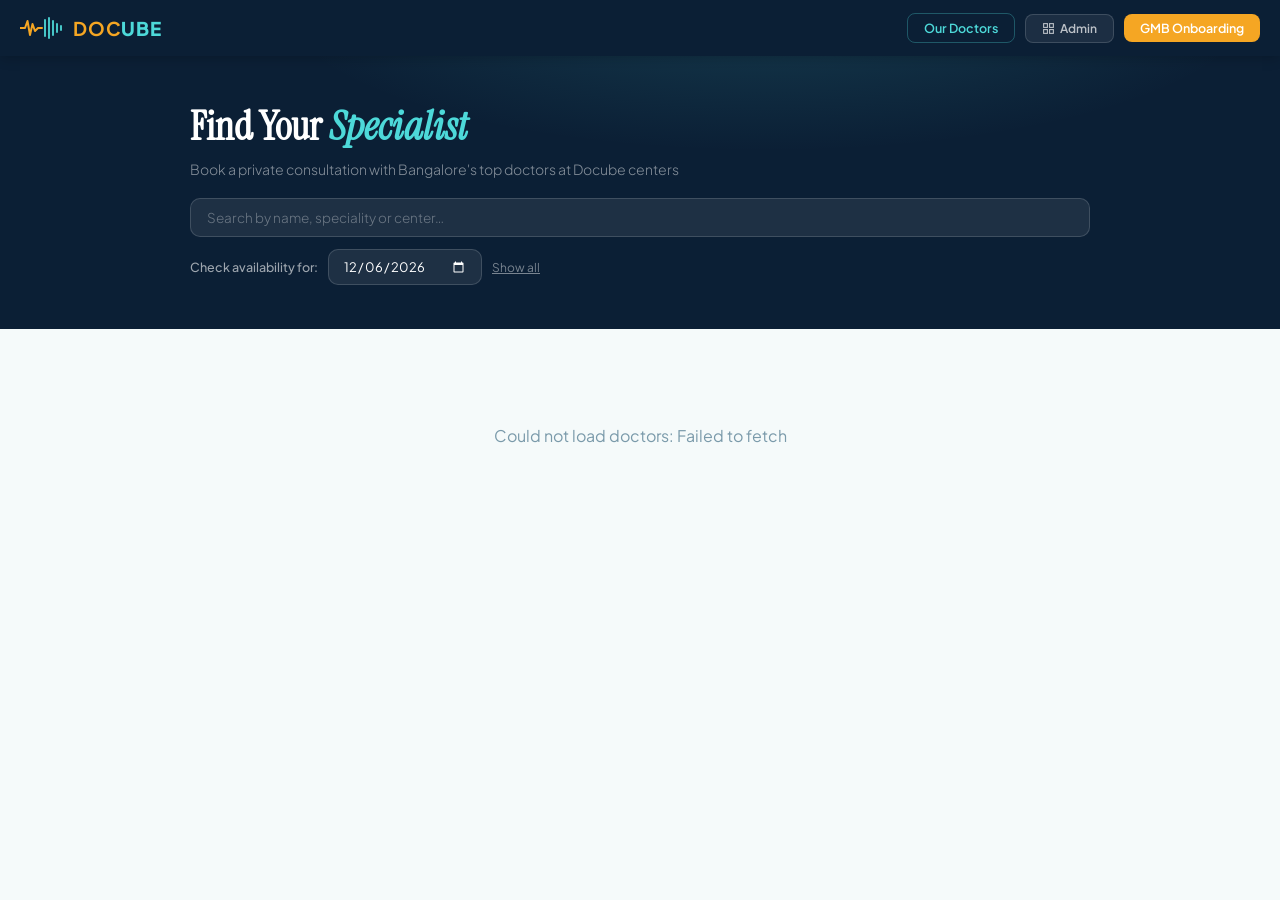
==== index.html @ e6daa6a5 "Update index.html" ====
<!DOCTYPE html>
<html lang="en">
<head>
<meta charset="UTF-8">
<meta name="viewport" content="width=device-width, initial-scale=1.0">
<title>Docube — Find a Doctor</title>
<link href="https://fonts.googleapis.com/css2?family=Plus+Jakarta+Sans:wght@300;400;500;600;700;800&family=Instrument+Serif:ital@0;1&display=swap" rel="stylesheet">
<link rel="stylesheet" href="shared.css">
<style>
.dl-hero{background:var(--navy);padding:44px 20px;position:relative;overflow:hidden}
.dl-hero::before{content:'';position:absolute;inset:0;background:radial-gradient(ellipse 70% 100% at 60% -20%,rgba(77,217,217,.15) 0%,transparent 55%)}
.dl-hero-inner{position:relative;z-index:1;max-width:900px;margin:0 auto}
.dl-hero h1{font-family:'Instrument Serif',serif;font-size:clamp(26px,4vw,40px);color:#fff;margin-bottom:8px}
.dl-hero p{font-size:14px;color:rgba(255,255,255,.5);font-weight:300}
.dl-search-row{display:flex;gap:10px;margin-top:20px;flex-wrap:wrap}
.dl-search-row input{flex:1;min-width:200px;background:rgba(255,255,255,.08);border:1.5px solid rgba(255,255,255,.15);color:#fff;border-radius:var(--r-sm);padding:10px 16px;font-family:inherit;font-size:13.5px;outline:none}
.dl-search-row input::placeholder{color:rgba(255,255,255,.35)}
.dl-search-row input:focus{border-color:var(--teal);background:rgba(255,255,255,.1)}
.dl-date-row{display:flex;align-items:center;gap:10px;margin-top:12px;flex-wrap:wrap}
.dl-date-row label{font-size:12.5px;color:rgba(255,255,255,.6);font-weight:500;white-space:nowrap}
.dl-date-row input[type=date]{background:rgba(255,255,255,.08);border:1.5px solid rgba(255,255,255,.15);color:#fff;border-radius:var(--r-sm);padding:8px 14px;font-family:inherit;font-size:13px;outline:none;color-scheme:dark}
.dl-date-row input[type=date]:focus{border-color:var(--teal)}
.dl-date-clear{font-size:12px;color:rgba(255,255,255,.45);cursor:pointer;text-decoration:underline}
.dl-date-clear:hover{color:var(--teal)}
.dl-body{max-width:900px;margin:0 auto;padding:22px 20px 80px}
.dl-filter-bar{display:flex;gap:8px;flex-wrap:wrap;margin-bottom:18px}
.filter-btn{padding:6px 14px;border-radius:20px;font-family:inherit;font-size:12px;font-weight:600;cursor:pointer;border:1.5px solid var(--border);background:#fff;color:var(--text-mid);transition:all .16s}
.filter-btn.on{background:var(--teal-pale);border-color:var(--teal-dark);color:var(--navy)}
.dl-grid{display:flex;flex-direction:column;gap:14px}
.dl-card{background:#fff;border:1px solid var(--border-light);border-radius:var(--r);padding:22px 24px;box-shadow:var(--shadow-sm);text-decoration:none;display:block;color:inherit;transition:all .2s}
.dl-card:hover{box-shadow:var(--shadow);border-color:var(--teal);transform:translateY(-1px)}
.dl-card-inner{display:grid;grid-template-columns:56px 1fr auto;gap:18px;align-items:start}
@media(max-width:600px){.dl-card-inner{grid-template-columns:48px 1fr}}
.dl-avatar{width:56px;height:56px;border-radius:50%;background:linear-gradient(135deg,var(--teal-pale),rgba(77,217,217,.3));border:2.5px solid var(--orange);display:flex;align-items:center;justify-content:center;font-family:'Instrument Serif',serif;font-size:22px;color:var(--navy);flex-shrink:0}
.dl-info{min-width:0}
.dl-name{font-size:16px;font-weight:700;color:var(--navy);margin-bottom:2px}
.dl-spec{font-size:13px;color:var(--teal-dark);font-weight:600;margin-bottom:10px}
.dl-meta-grid{display:grid;grid-template-columns:repeat(auto-fill,minmax(180px,1fr));gap:6px 20px;margin-bottom:10px}
.dl-meta-item{display:flex;align-items:center;gap:6px;font-size:12.5px;color:var(--text-mid)}
.dl-meta-item svg{width:13px;height:13px;color:var(--teal-dark);flex-shrink:0}
.dl-meta-item strong{color:var(--text);font-weight:600}
.dl-centers{display:flex;flex-wrap:wrap;gap:5px;margin-top:6px}
.dl-center-tag{font-size:11.5px;background:var(--teal-pale);border:1px solid var(--border);color:var(--text-mid);padding:3px 10px;border-radius:20px;font-weight:500}
.dl-card-action{display:flex;flex-direction:column;align-items:flex-end;gap:8px;flex-shrink:0;padding-top:2px}
@media(max-width:600px){.dl-card-action{grid-column:1/-1;flex-direction:row;align-items:center;justify-content:space-between;border-top:1px solid var(--border-light);padding-top:12px;margin-top:4px}}
.dl-slots{text-align:right}
.dl-slots-count{font-size:18px;font-weight:800;color:var(--navy);line-height:1}
.dl-slots-label{font-size:11px;color:var(--text-muted);margin-top:2px}
.dl-slots.available .dl-slots-count{color:#1a9f7e}
.dl-slots.unavailable .dl-slots-count{color:var(--error)}
.dl-slots.loading .dl-slots-count{font-size:13px;color:var(--text-muted)}
.dl-book-btn{display:inline-flex;align-items:center;gap:6px;background:var(--orange);color:#fff;padding:9px 18px;border-radius:var(--r-sm);font-size:13px;font-weight:700;white-space:nowrap;transition:all .16s}
.dl-card:hover .dl-book-btn{background:var(--orange-dark)}
.empty-state{text-align:center;padding:56px 20px;color:var(--text-muted)}
.loader-wrap{text-align:center;padding:56px 20px}
.loader{width:34px;height:34px;border:3px solid var(--border);border-top-color:var(--teal);border-radius:50%;animation:spin .7s linear infinite;margin:0 auto 12px}
@keyframes spin{to{transform:rotate(360deg)}}
</style>
</head>
<body>

<div class="toast" id="toast">
  <svg width="16" height="16" viewBox="0 0 24 24" fill="none" stroke="currentColor" stroke-width="2.5" stroke-linecap="round"><polyline points="20 6 9 17 4 12"/></svg>
  <span id="toastMsg">Done</span>
</div>

<nav class="topnav">
  <a class="nav-logo" href="index.html">
    <svg viewBox="0 0 44 22" fill="none">
      <polyline points="0,11 5,11 7.5,4 10,18 12.5,7 15,14 18,11 22,11" stroke="#F5A623" stroke-width="2" stroke-linecap="round" stroke-linejoin="round"/>
      <line x1="25" y1="3" x2="25" y2="19" stroke="#4DD9D9" stroke-width="1.8" stroke-linecap="round"/>
      <line x1="29" y1="1" x2="29" y2="21" stroke="#4DD9D9" stroke-width="1.8" stroke-linecap="round"/>
      <line x1="33" y1="4" x2="33" y2="18" stroke="#4DD9D9" stroke-width="1.8" stroke-linecap="round"/>
      <line x1="37" y1="7" x2="37" y2="15" stroke="#4DD9D9" stroke-width="1.8" stroke-linecap="round"/>
      <line x1="41" y1="9" x2="41" y2="13" stroke="#4DD9D9" stroke-width="1.8" stroke-linecap="round"/>
    </svg>
    <span class="nav-logo-text"><b>DOC</b>UBE</span>
  </a>
  <div class="nav-spacer"></div>
  <a class="nav-btn nav-btn-ghost" href="index.html">Our Doctors</a>
  <a class="nav-btn nav-btn-admin" href="admin.html">
    <svg width="13" height="13" viewBox="0 0 24 24" fill="none" stroke="currentColor" stroke-width="2" stroke-linecap="round"><rect x="3" y="3" width="7" height="7"/><rect x="14" y="3" width="7" height="7"/><rect x="14" y="14" width="7" height="7"/><rect x="3" y="14" width="7" height="7"/></svg>
    Admin
  </a>
  <a class="nav-btn nav-btn-orange" href="onboard.html">GMB Onboarding</a>
</nav>

<div class="dl-hero">
  <div class="dl-hero-inner">
    <h1>Find Your <i style="font-style:italic;color:var(--teal)">Specialist</i></h1>
    <p>Book a private consultation with Bangalore's top doctors at Docube centers</p>
    <div class="dl-search-row">
      <input type="text" id="searchInput" placeholder="Search by name, speciality or center…" oninput="filterDoctors()">
    </div>
    <div class="dl-date-row">
      <label>Check availability for:</label>
      <input type="date" id="slotDate" onchange="filterDoctors()">
      <span class="dl-date-clear" onclick="clearDate()">Show all</span>
    </div>
  </div>
</div>

<div class="dl-body fadein">
  <div class="dl-filter-bar" id="centerFilters"></div>
  <div class="dl-grid" id="doctorGrid">
    <div class="loader-wrap"><div class="loader"></div><p style="color:var(--text-muted)">Loading doctors…</p></div>
  </div>
</div>

<script src="shared.js"></script>
<script>
let allDoctors = [];
const DAY_NAMES = ['Sunday','Monday','Tuesday','Wednesday','Thursday','Friday','Saturday'];

// Set date picker default to today
const todayStr = new Date().toISOString().split('T')[0];
document.getElementById('slotDate').value = todayStr;
document.getElementById('slotDate').min = todayStr;

async function loadDoctors() {
  const grid = document.getElementById('doctorGrid');
  try {
    allDoctors = await sbGet('doctor_profiles',
      'select=id,full_name,speciality,experience,gmb_status,docube_center,docube_centers,languages,appointment_type,fee_range,consultation_hours&order=created_at.desc');
    buildCenterFilters();
    filterDoctors();
  } catch(e) {
    console.error('Load doctors error:', e.message);
    grid.innerHTML = `<div class="empty-state">Could not load doctors: ${e.message.slice(0,120)}</div>`;
  }
}

function buildCenterFilters() {
  const tryParse = (val, fb) => { if (!val) return fb; if (typeof val === 'object') return val; try { return JSON.parse(val); } catch(e) { return fb; } };
  const allCenters = allDoctors.flatMap(d => tryParse(d.docube_centers, d.docube_center ? [d.docube_center] : []));
  const centers = ['All', ...new Set(allCenters.filter(Boolean).map(c => c.replace('Docube Healthcare – ','')))];
  document.getElementById('centerFilters').innerHTML = centers.map((c,i) =>
    `<button class="filter-btn${i===0?' on':''}" onclick="filterByCenter('${c}',this)">${c}</button>`).join('');
}

let activeCenter = 'All';
function filterByCenter(center, btn) {
  activeCenter = center;
  document.querySelectorAll('.filter-btn').forEach(b => b.classList.remove('on'));
  btn.classList.add('on');
  filterDoctors();
}

function clearDate() {
  document.getElementById('slotDate').value = todayStr;
  filterDoctors();
}

function filterDoctors() {
  const tryParse = (val, fb) => { if (!val) return fb; if (typeof val === 'object') return val; try { return JSON.parse(val); } catch(e) { return fb; } };
  const q = document.getElementById('searchInput').value.toLowerCase();
  let docs = allDoctors;
  if (activeCenter !== 'All') docs = docs.filter(d => {
    const centers = tryParse(d.docube_centers, d.docube_center ? [d.docube_center] : []);
    return centers.some(c => c.includes(activeCenter));
  });
  if (q) docs = docs.filter(d =>
    (d.full_name||'').toLowerCase().includes(q) ||
    (d.speciality||'').toLowerCase().includes(q) ||
    (d.docube_center||'').toLowerCase().includes(q)
  );
  renderDoctors(docs);
}

async function renderDoctors(docs) {
  const grid = document.getElementById('doctorGrid');
  if (!docs.length) { grid.innerHTML = '<div class="empty-state"><p>No doctors found.</p></div>'; return; }
  const tryParse = (val, fb) => { if (!val) return fb; if (typeof val === 'object') return val; try { return JSON.parse(val); } catch(e) { return fb; } };
  const selectedDate = document.getElementById('slotDate').value;
  const dayName = selectedDate ? DAY_NAMES[new Date(selectedDate + 'T00:00:00').getDay()] : null;

  // Render cards immediately with loading state for slots
  grid.innerHTML = docs.map(d => {
    const langs = tryParse(d.languages, []);
    const centers = tryParse(d.docube_centers, d.docube_center ? [d.docube_center] : []);
    const hours = tryParse(d.consultation_hours, []);

    // Check if doctor works on selected day
    const dayHours = dayName ? hours.find(h => h.day === dayName) : null;
    const isClosedToday = dayHours ? dayHours.closed : false;

    // Generate total slots for the day
    const totalSlots = (!isClosedToday && dayHours) ? genSlots(dayHours.open, dayHours.close).length : 0;

    // Appointment type — expand "Both" to full words
    const apptDisplay = {
      'Walk-in': 'Walk-in',
      'Appointment Only': 'Appointment Only',
      'Both': 'Walk-in & Appointment'
    }[d.appointment_type] || d.appointment_type || '';

    const centerTags = centers.map(c => `<span class="dl-center-tag">${c.replace('Docube Healthcare – ','')}</span>`).join('');
    const dateLabel = selectedDate ? new Date(selectedDate + 'T00:00:00').toLocaleDateString('en-IN', {weekday:'short', day:'numeric', month:'short'}) : 'Today';

    return `<a class="dl-card" href="profile.html?doctor=${d.id}">
      <div class="dl-card-inner">
        <div class="dl-avatar">${initials(d.full_name)}</div>
        <div class="dl-info">
          <div class="dl-name">${d.full_name}</div>
          <div class="dl-spec">${d.speciality}</div>
          <div class="dl-meta-grid">
            <div class="dl-meta-item">
              <svg viewBox="0 0 24 24" fill="none" stroke="currentColor" stroke-width="2" stroke-linecap="round"><circle cx="12" cy="12" r="10"/><polyline points="12 6 12 12 16 14"/></svg>
              <span><strong>${d.experience}</strong> experience</span>
            </div>
            ${apptDisplay ? `<div class="dl-meta-item">
              <svg viewBox="0 0 24 24" fill="none" stroke="currentColor" stroke-width="2" stroke-linecap="round"><rect x="3" y="4" width="18" height="18" rx="2"/><line x1="16" y1="2" x2="16" y2="6"/><line x1="8" y1="2" x2="8" y2="6"/><line x1="3" y1="10" x2="21" y2="10"/></svg>
              <span><strong>${apptDisplay}</strong></span>
            </div>` : ''}
            ${d.fee_range ? `<div class="dl-meta-item">
              <svg viewBox="0 0 24 24" fill="none" stroke="currentColor" stroke-width="2" stroke-linecap="round"><line x1="12" y1="1" x2="12" y2="23"/><path d="M17 5H9.5a3.5 3.5 0 0 0 0 7h5a3.5 3.5 0 0 1 0 7H6"/></svg>
              <span><strong>${d.fee_range}</strong></span>
            </div>` : ''}
            ${langs.length ? `<div class="dl-meta-item">
              <svg viewBox="0 0 24 24" fill="none" stroke="currentColor" stroke-width="2" stroke-linecap="round"><path d="M21 15a2 2 0 0 1-2 2H7l-4 4V5a2 2 0 0 1 2-2h14a2 2 0 0 1 2 2z"/></svg>
              <span><strong>${langs.join(', ')}</strong></span>
            </div>` : ''}
          </div>
          <div class="dl-centers">${centerTags}</div>
        </div>
        <div class="dl-card-action">
          <div class="dl-slots ${isClosedToday ? 'unavailable' : totalSlots > 0 ? 'available' : 'loading'}" id="slots-${d.id}">
            <div class="dl-slots-count">${isClosedToday ? '—' : totalSlots > 0 ? totalSlots : '...'}</div>
            <div class="dl-slots-label">${isClosedToday ? 'Closed' : 'slots'}<br><span style="font-size:10px;opacity:.7">${dateLabel}</span></div>
          </div>
          <div class="dl-book-btn">
            Book
            <svg viewBox="0 0 24 24" fill="none" stroke="currentColor" stroke-width="2.5" stroke-linecap="round" width="13" height="13"><polyline points="9 18 15 12 9 6"/></svg>
          </div>
        </div>
      </div>
    </a>`;
  }).join('');

  // Now fetch booked slots asynchronously and update available count
  if (selectedDate) {
    docs.forEach(async d => {
      const hours = tryParse(d.consultation_hours, []);
      const dayHours = hours.find(h => h.day === dayName);
      if (!dayHours || dayHours.closed) return;
      const totalSlots = genSlots(dayHours.open, dayHours.close).length;
      try {
        const booked = await sbGet('bookings', `select=preferred_time&doctor_id=eq.${d.id}&preferred_date=eq.${selectedDate}&status=neq.cancelled`);
        const available = totalSlots - booked.length;
        const el = document.getElementById(`slots-${d.id}`);
        if (!el) return;
        el.className = `dl-slots ${available > 0 ? 'available' : 'unavailable'}`;
        el.innerHTML = `<div class="dl-slots-count">${available > 0 ? available : 'Full'}</div>
          <div class="dl-slots-label">${available > 0 ? 'slots free' : 'no slots'}<br><span style="font-size:10px;opacity:.7">${new Date(selectedDate+'T00:00:00').toLocaleDateString('en-IN',{weekday:'short',day:'numeric',month:'short'})}</span></div>`;
      } catch(e) {}
    });
  }
}

function genSlots(open, close) {
  const s = []; let [oh, om] = open.split(':').map(Number);
  const [ch, cm] = close.split(':').map(Number);
  const cMin = ch * 60 + cm;
  while (oh * 60 + om < cMin) {
    s.push(`${String(oh).padStart(2,'0')}:${String(om).padStart(2,'0')}`);
    om += 30; if (om >= 60) { oh++; om -= 60; }
  }
  return s;
}

loadDoctors();
</script>
</body>
</html>
---- shared.css ----
:root {
  --orange: #F5A623; --orange-dark: #d48c0e; --orange-pale: rgba(245,166,35,0.09);
  --teal: #4DD9D9; --teal-dark: #2ababa; --teal-pale: #E8F9F9;
  --navy: #0b1f35; --navy-light: #12294a;
  --white: #fff; --cream: #f5fafa;
  --text: #0b1f35; --text-mid: #456070; --text-muted: #7a9aaa;
  --border: #cde8ea; --border-light: #e4f4f5;
  --error: #e05252; --success: #22c9a0;
  --shadow-sm: 0 2px 8px rgba(11,31,53,.07);
  --shadow: 0 6px 24px rgba(11,31,53,.10);
  --shadow-lg: 0 16px 48px rgba(11,31,53,.14);
  --r: 14px; --r-sm: 10px;
}
*, *::before, *::after { box-sizing: border-box; margin: 0; padding: 0; }
html { scroll-behavior: smooth; }
body { font-family: 'Plus Jakarta Sans', sans-serif; background: var(--cream); color: var(--text); min-height: 100vh; overflow-x: hidden; }

/* NAV */
.topnav { background: var(--navy); padding: 0 20px; height: 56px; display: flex; align-items: center; gap: 10px; position: sticky; top: 0; z-index: 200; box-shadow: 0 2px 12px rgba(0,0,0,.2); }
.nav-logo { display: flex; align-items: center; gap: 9px; text-decoration: none; cursor: pointer; }
.nav-logo svg { width: 44px; height: 22px; }
.nav-logo-text { font-size: 19px; font-weight: 800; letter-spacing: .04em; color: var(--teal); }
.nav-logo-text b { color: var(--orange); }
.nav-spacer { flex: 1; }
.nav-btn { padding: 6px 16px; border-radius: 8px; font-family: inherit; font-size: 12.5px; font-weight: 600; cursor: pointer; border: none; transition: all .18s; display: inline-flex; align-items: center; gap: 5px; text-decoration: none; }
.nav-btn-ghost { background: transparent; border: 1.5px solid rgba(77,217,217,.3); color: var(--teal); }
.nav-btn-ghost:hover { background: rgba(77,217,217,.1); }
.nav-btn-orange { background: var(--orange); color: #fff; }
.nav-btn-orange:hover { background: var(--orange-dark); }
.nav-btn-admin { background: rgba(255,255,255,.07); border: 1.5px solid rgba(255,255,255,.15); color: rgba(255,255,255,.7); font-size: 12px; }
.nav-btn-admin:hover { background: rgba(255,255,255,.12); color: #fff; }

/* TOAST */
.toast { position: fixed; bottom: 24px; right: 24px; background: var(--navy); color: #fff; padding: 12px 20px; border-radius: var(--r-sm); font-size: 13.5px; font-weight: 500; z-index: 999; display: none; align-items: center; gap: 8px; box-shadow: var(--shadow-lg); max-width: 320px; }
.toast.show { display: flex; }
.toast.success { background: #1a9f7e; }
.toast.error { background: #c43e3e; }

/* SHARED FIELDS */
.fg { display: grid; grid-template-columns: 1fr 1fr; gap: 18px; }
.fg.one { grid-template-columns: 1fr; }
@media(max-width:560px) { .fg { grid-template-columns: 1fr !important; } }
.f { display: flex; flex-direction: column; gap: 6px; }
.f.span2 { grid-column: 1 / -1; }
label.lbl { font-size: 12px; font-weight: 600; color: var(--text-mid); }
label.lbl .req { color: var(--orange); margin-left: 2px; }
label.lbl .opt { font-weight: 400; color: var(--text-muted); font-size: 11px; margin-left: 4px; }
input[type=text], input[type=email], input[type=tel], input[type=time], select, textarea {
  width: 100%; padding: 10px 13px; border: 1.5px solid var(--border); border-radius: var(--r-sm);
  font-family: inherit; font-size: 13.5px; color: var(--text); background: #fff;
  outline: none; transition: border-color .18s, box-shadow .18s; -webkit-appearance: none;
}
input:focus, select:focus, textarea:focus { border-color: var(--teal-dark); box-shadow: 0 0 0 3px rgba(77,217,217,.15); }
input.err, select.err, textarea.err { border-color: var(--error); }
textarea { resize: vertical; min-height: 80px; line-height: 1.55; }
select { cursor: pointer; }
input::placeholder, textarea::placeholder { color: #b8cdd4; font-weight: 300; }
.f-hint { font-size: 11px; color: var(--text-muted); }
.f-err { font-size: 11px; color: var(--error); display: none; }
.f-err.show { display: block; }

/* PILLS */
.pills { display: flex; flex-wrap: wrap; gap: 8px; }
.pill { display: inline-flex; align-items: center; gap: 6px; padding: 8px 15px; border: 1.5px solid var(--border); border-radius: 8px; cursor: pointer; font-size: 12.5px; color: var(--text); transition: all .16s; background: #fff; user-select: none; }
.pill input { display: none; }
.pill:hover { border-color: var(--teal-dark); background: var(--teal-pale); }
.pill.on { border-color: var(--teal-dark); background: var(--teal-pale); color: var(--navy); font-weight: 600; }

/* CHIPS */
.chips { display: grid; grid-template-columns: repeat(auto-fill, minmax(170px,1fr)); gap: 8px; }
.chips.langs { grid-template-columns: repeat(auto-fill, minmax(120px,1fr)); }
.chip { display: flex; align-items: center; gap: 9px; padding: 9px 13px; border: 1.5px solid var(--border); border-radius: var(--r-sm); cursor: pointer; transition: all .16s; background: #fff; user-select: none; }
.chip:hover { border-color: var(--teal-dark); background: var(--teal-pale); }
.chip.on { border-color: var(--teal-dark); background: var(--teal-pale); }
.chip-box { width: 17px; height: 17px; border: 1.5px solid var(--border); border-radius: 4px; display: flex; align-items: center; justify-content: center; transition: all .16s; flex-shrink: 0; pointer-events: none; }
.chip.on .chip-box { background: var(--teal-dark); border-color: var(--teal-dark); }
.chip-ck { display: none; pointer-events: none; }
.chip.on .chip-ck { display: block; }
.chip-lbl { font-size: 12.5px; color: var(--text); line-height: 1.3; pointer-events: none; }

/* BTNS */
.btn { display: inline-flex; align-items: center; gap: 7px; padding: 11px 24px; border-radius: var(--r-sm); font-family: inherit; font-size: 13.5px; font-weight: 600; cursor: pointer; border: none; transition: all .18s; text-decoration: none; }
.btn svg { width: 15px; height: 15px; }
.btn-ghost { background: transparent; border: 1.5px solid var(--border); color: var(--text-muted); }
.btn-ghost:hover { border-color: var(--text-muted); color: var(--text); }
.btn-orange { background: var(--orange); color: #fff; box-shadow: 0 4px 14px rgba(245,166,35,.3); }
.btn-orange:hover { background: var(--orange-dark); transform: translateY(-1px); }
.btn-teal { background: var(--teal-dark); color: #fff; box-shadow: 0 4px 14px rgba(42,186,186,.3); }
.btn-teal:hover { background: var(--teal); color: var(--navy); transform: translateY(-1px); }
.btn-lg { padding: 13px 30px; font-size: 15px; }
.btn:disabled { opacity: .6; cursor: not-allowed; transform: none !important; }
.spinner { width: 17px; height: 17px; border: 2.5px solid rgba(255,255,255,.3); border-top-color: #fff; border-radius: 50%; animation: spin .7s linear infinite; display: none; }
@keyframes spin { to { transform: rotate(360deg); } }
@keyframes fadeUp { from { opacity: 0; transform: translateY(14px); } to { opacity: 1; transform: translateY(0); } }
.fadein { animation: fadeUp .3s ease both; }

/* STATUS BADGES */
.badge { display: inline-flex; align-items: center; gap: 5px; padding: 3px 10px; border-radius: 20px; font-size: 11px; font-weight: 700; letter-spacing: .04em; text-transform: uppercase; }
.badge-pending { background: rgba(245,166,35,.15); color: var(--orange-dark); border: 1px solid rgba(245,166,35,.3); }
.badge-live { background: rgba(34,201,160,.15); color: #1a9f7e; border: 1px solid rgba(34,201,160,.3); }
.badge-confirmed { background: rgba(77,217,217,.15); color: var(--teal-dark); border: 1px solid rgba(77,217,217,.3); }
.badge-cancelled { background: rgba(224,82,82,.1); color: #c43e3e; border: 1px solid rgba(224,82,82,.2); }

/* HOURS */
.hours-wrap { display: grid; gap: 8px; }
.hour-row { display: grid; grid-template-columns: 80px 1fr 14px 1fr 90px; align-items: center; gap: 8px; padding: 9px 13px; background: var(--cream); border: 1px solid var(--border-light); border-radius: var(--r-sm); }
@media(max-width:560px) { .hour-row { grid-template-columns: 1fr; gap: 6px; } }
.day-lbl { font-size: 12.5px; font-weight: 600; color: var(--text); }
.hr-sep { text-align: center; color: var(--text-muted); font-size: 12px; }
.closed-w { display: flex; align-items: center; gap: 6px; justify-content: flex-end; }
.closed-lbl { font-size: 11.5px; color: var(--text-muted); white-space: nowrap; }
input[type=checkbox] { width: 15px; height: 15px; accent-color: var(--teal-dark); cursor: pointer; }
.hour-row.is-closed input[type=time] { opacity: .3; pointer-events: none; }

/* IBOX */
.ibox { display: flex; gap: 10px; background: var(--teal-pale); border: 1px solid var(--border); border-radius: var(--r-sm); padding: 13px 15px; margin-bottom: 20px; }
.ibox svg { width: 16px; height: 16px; color: var(--teal-dark); flex-shrink: 0; margin-top: 1px; }
.ibox p { font-size: 12.5px; color: var(--text-mid); line-height: 1.55; }

/* FORM NAV */
.form-nav { display: flex; align-items: center; justify-content: space-between; margin-top: 28px; padding-top: 22px; border-top: 1px solid var(--border-light); gap: 10px; flex-wrap: wrap; }
.step-prog { font-size: 11.5px; color: var(--text-muted); }

/* SUCCESS */
.success-card { display: none; background: #fff; border: 1px solid var(--border-light); border-radius: var(--r); padding: 52px 32px; margin-top: 22px; text-align: center; box-shadow: var(--shadow); }
.success-card.show { display: block; }
.success-ring { width: 64px; height: 64px; background: linear-gradient(135deg,var(--teal-pale),rgba(77,217,217,.25)); border-radius: 50%; display: flex; align-items: center; justify-content: center; margin: 0 auto 18px; }
.success-ring svg { width: 30px; height: 30px; color: var(--teal-dark); }
.success-h { font-family: 'Instrument Serif', serif; font-size: 28px; color: var(--navy); margin-bottom: 10px; }
.success-p { font-size: 14px; color: var(--text-muted); line-height: 1.65; max-width: 400px; margin: 0 auto 22px; }
.success-cta { display: inline-flex; align-items: center; gap: 8px; background: var(--orange); color: #fff; padding: 12px 26px; border-radius: var(--r-sm); font-family: inherit; font-size: 14px; font-weight: 600; cursor: pointer; border: none; text-decoration: none; }
.success-cta:hover { background: var(--orange-dark); transform: translateY(-1px); }

@media(max-width:560px) {
  .btn-lg { padding: 12px 22px; font-size: 14px; }
  .form-nav .btn { flex: 1; justify-content: center; }
}
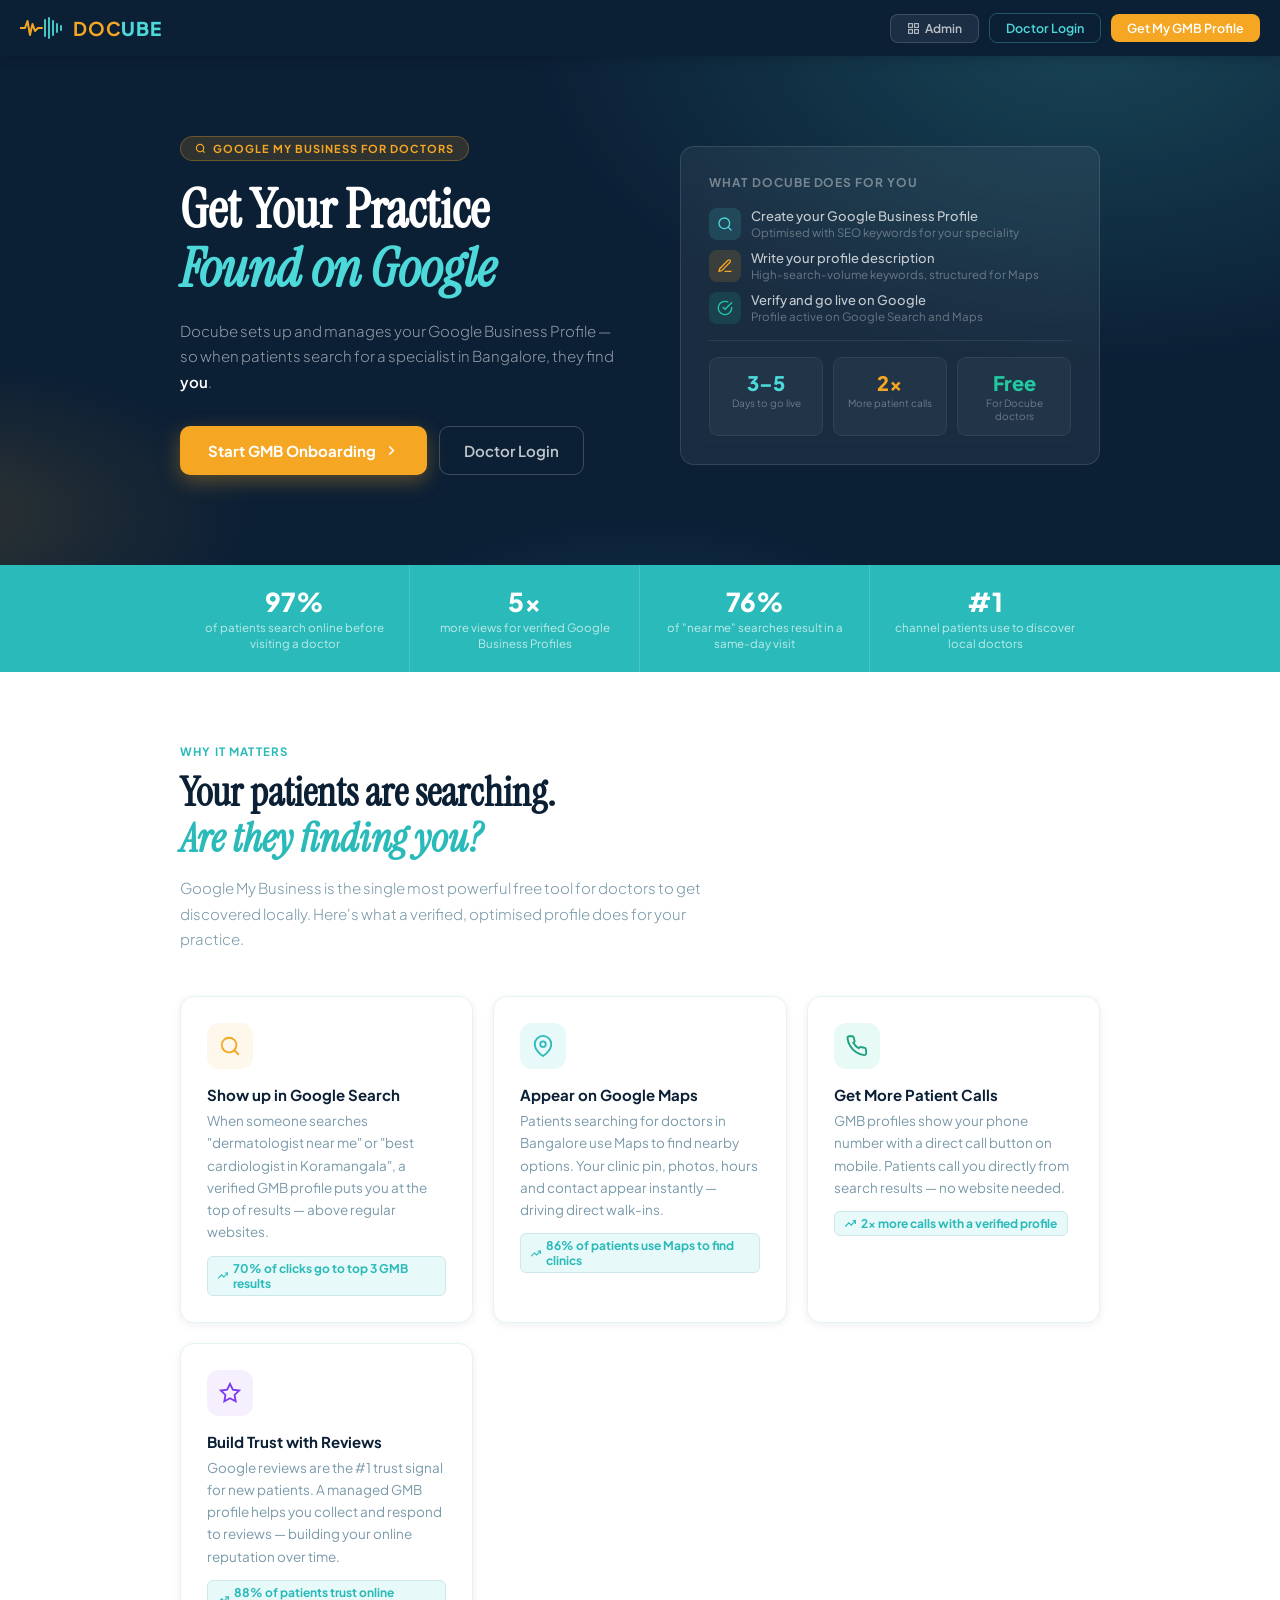
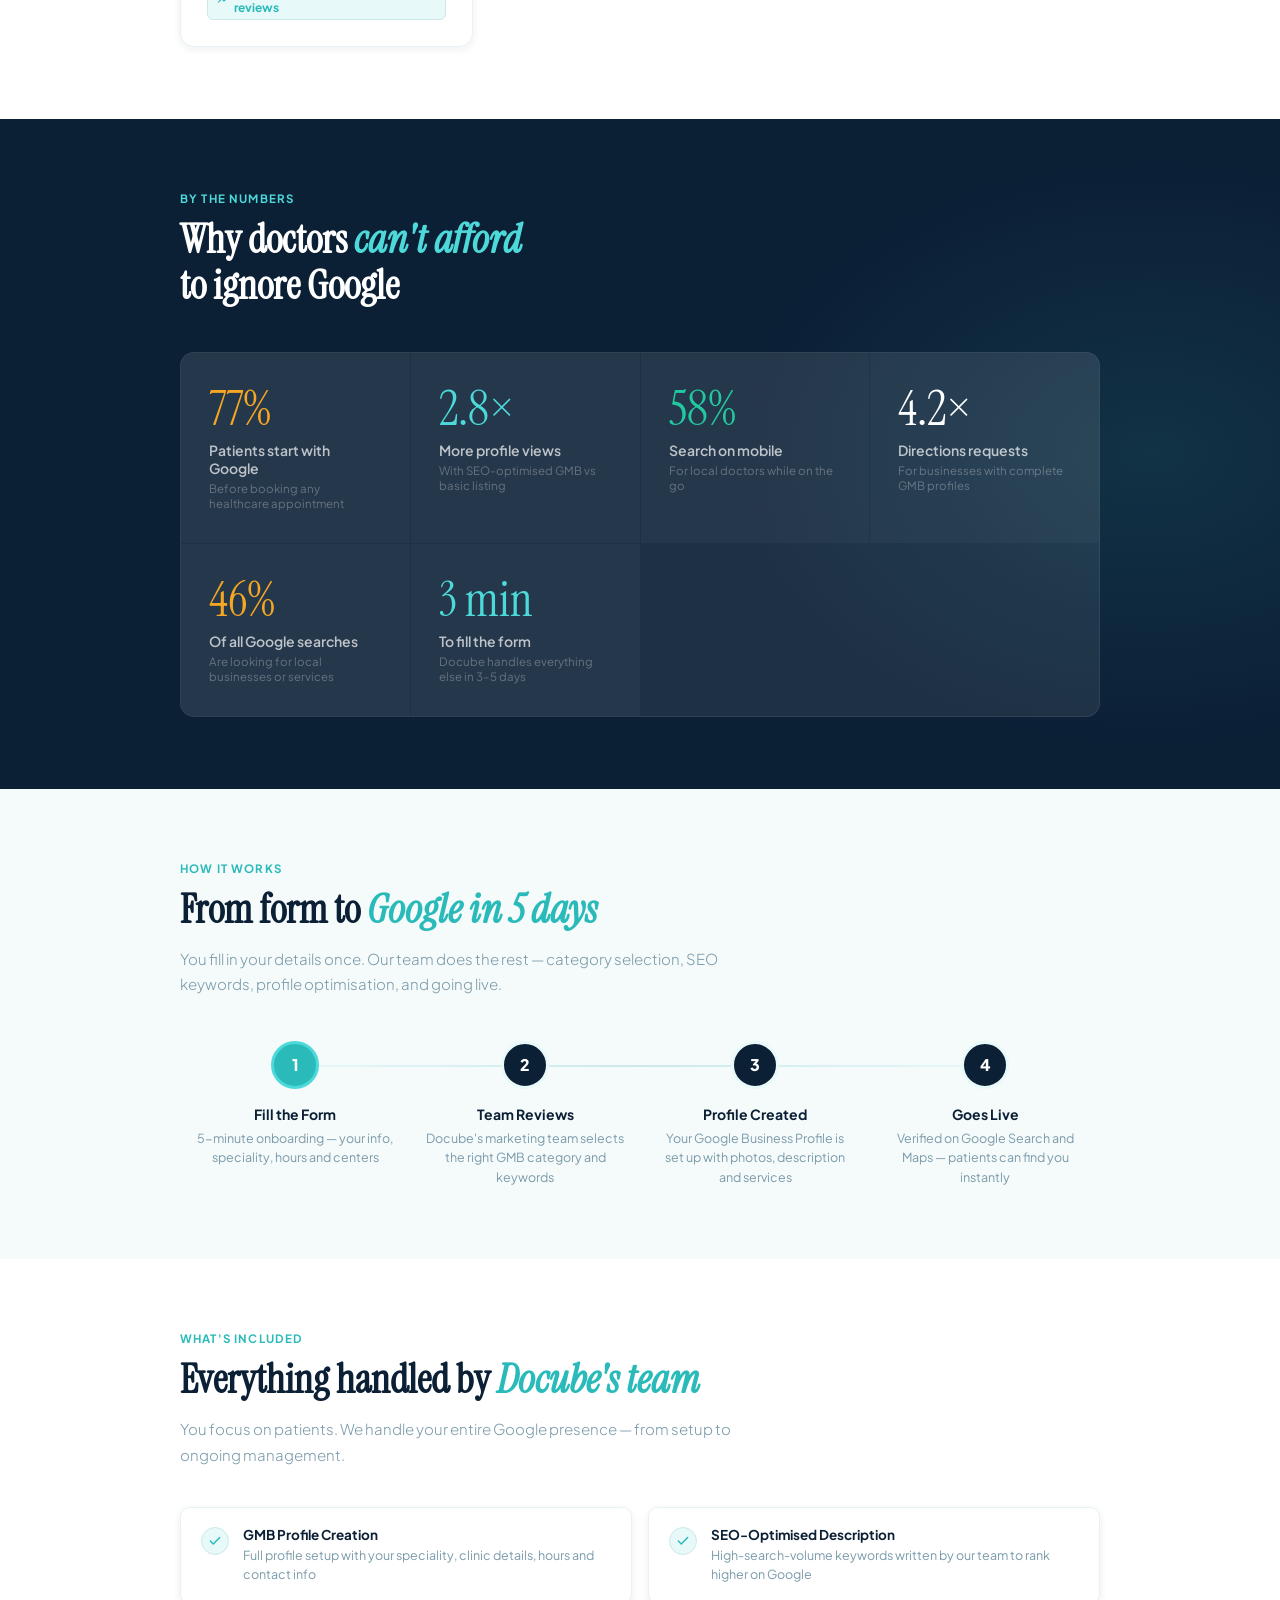
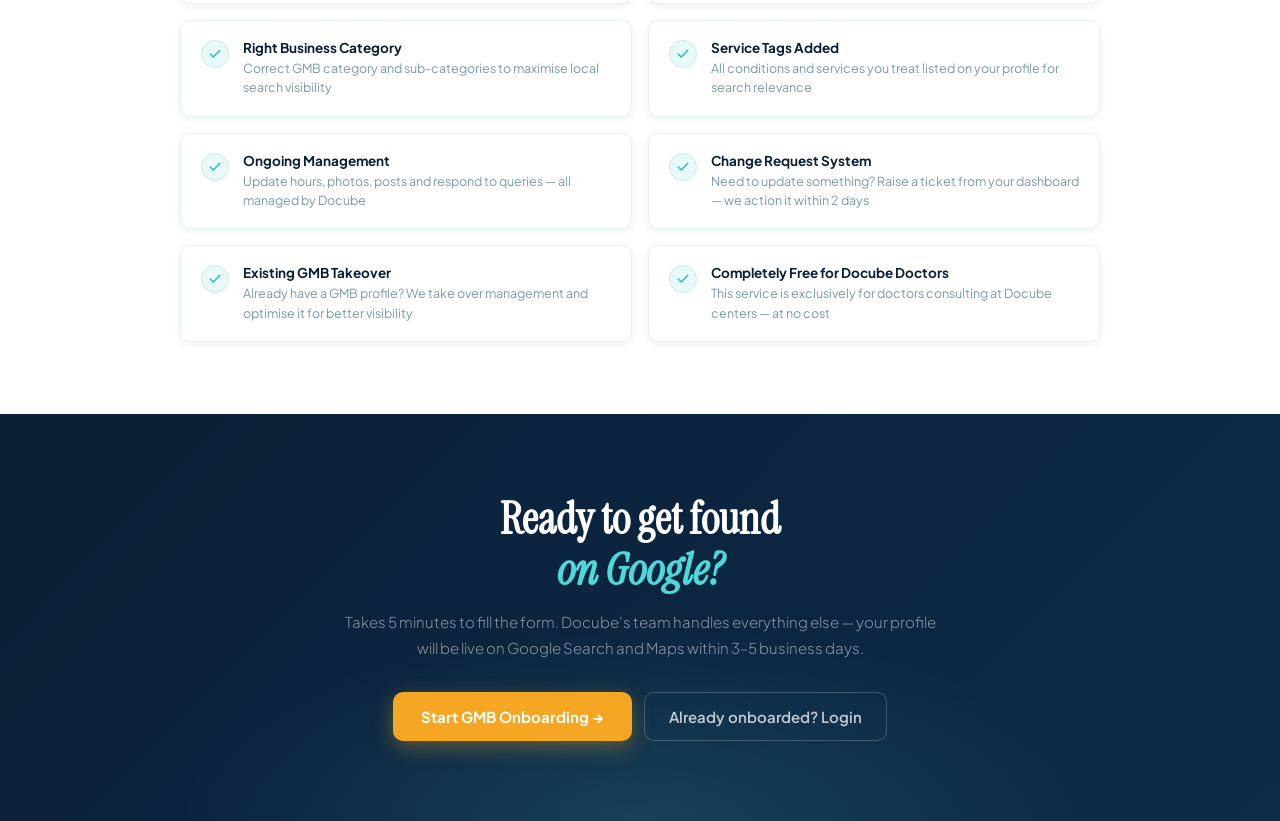
==== commit b1cca483: "Update index.html" ====
--- a/index.html
+++ b/index.html
@@ -3,66 +3,142 @@
 <head>
 <meta charset="UTF-8">
 <meta name="viewport" content="width=device-width, initial-scale=1.0">
-<title>Docube — Find a Doctor</title>
+<title>Docube — Get Found on Google</title>
 <link href="https://fonts.googleapis.com/css2?family=Plus+Jakarta+Sans:wght@300;400;500;600;700;800&family=Instrument+Serif:ital@0;1&display=swap" rel="stylesheet">
 <link rel="stylesheet" href="shared.css">
 <style>
-.dl-hero{background:var(--navy);padding:44px 20px;position:relative;overflow:hidden}
-.dl-hero::before{content:'';position:absolute;inset:0;background:radial-gradient(ellipse 70% 100% at 60% -20%,rgba(77,217,217,.15) 0%,transparent 55%)}
-.dl-hero-inner{position:relative;z-index:1;max-width:900px;margin:0 auto}
-.dl-hero h1{font-family:'Instrument Serif',serif;font-size:clamp(26px,4vw,40px);color:#fff;margin-bottom:8px}
-.dl-hero p{font-size:14px;color:rgba(255,255,255,.5);font-weight:300}
-.dl-search-row{display:flex;gap:10px;margin-top:20px;flex-wrap:wrap}
-.dl-search-row input{flex:1;min-width:200px;background:rgba(255,255,255,.08);border:1.5px solid rgba(255,255,255,.15);color:#fff;border-radius:var(--r-sm);padding:10px 16px;font-family:inherit;font-size:13.5px;outline:none}
-.dl-search-row input::placeholder{color:rgba(255,255,255,.35)}
-.dl-search-row input:focus{border-color:var(--teal);background:rgba(255,255,255,.1)}
-.dl-date-row{display:flex;align-items:center;gap:10px;margin-top:12px;flex-wrap:wrap}
-.dl-date-row label{font-size:12.5px;color:rgba(255,255,255,.6);font-weight:500;white-space:nowrap}
-.dl-date-row input[type=date]{background:rgba(255,255,255,.08);border:1.5px solid rgba(255,255,255,.15);color:#fff;border-radius:var(--r-sm);padding:8px 14px;font-family:inherit;font-size:13px;outline:none;color-scheme:dark}
-.dl-date-row input[type=date]:focus{border-color:var(--teal)}
-.dl-date-clear{font-size:12px;color:rgba(255,255,255,.45);cursor:pointer;text-decoration:underline}
-.dl-date-clear:hover{color:var(--teal)}
-.dl-body{max-width:900px;margin:0 auto;padding:22px 20px 80px}
-.dl-filter-bar{display:flex;gap:8px;flex-wrap:wrap;margin-bottom:18px}
-.filter-btn{padding:6px 14px;border-radius:20px;font-family:inherit;font-size:12px;font-weight:600;cursor:pointer;border:1.5px solid var(--border);background:#fff;color:var(--text-mid);transition:all .16s}
-.filter-btn.on{background:var(--teal-pale);border-color:var(--teal-dark);color:var(--navy)}
-.dl-grid{display:flex;flex-direction:column;gap:14px}
-.dl-card{background:#fff;border:1px solid var(--border-light);border-radius:var(--r);padding:22px 24px;box-shadow:var(--shadow-sm);text-decoration:none;display:block;color:inherit;transition:all .2s}
-.dl-card:hover{box-shadow:var(--shadow);border-color:var(--teal);transform:translateY(-1px)}
-.dl-card-inner{display:grid;grid-template-columns:56px 1fr auto;gap:18px;align-items:start}
-@media(max-width:600px){.dl-card-inner{grid-template-columns:48px 1fr}}
-.dl-avatar{width:56px;height:56px;border-radius:50%;background:linear-gradient(135deg,var(--teal-pale),rgba(77,217,217,.3));border:2.5px solid var(--orange);display:flex;align-items:center;justify-content:center;font-family:'Instrument Serif',serif;font-size:22px;color:var(--navy);flex-shrink:0}
-.dl-info{min-width:0}
-.dl-name{font-size:16px;font-weight:700;color:var(--navy);margin-bottom:2px}
-.dl-spec{font-size:13px;color:var(--teal-dark);font-weight:600;margin-bottom:10px}
-.dl-meta-grid{display:grid;grid-template-columns:repeat(auto-fill,minmax(180px,1fr));gap:6px 20px;margin-bottom:10px}
-.dl-meta-item{display:flex;align-items:center;gap:6px;font-size:12.5px;color:var(--text-mid)}
-.dl-meta-item svg{width:13px;height:13px;color:var(--teal-dark);flex-shrink:0}
-.dl-meta-item strong{color:var(--text);font-weight:600}
-.dl-centers{display:flex;flex-wrap:wrap;gap:5px;margin-top:6px}
-.dl-center-tag{font-size:11.5px;background:var(--teal-pale);border:1px solid var(--border);color:var(--text-mid);padding:3px 10px;border-radius:20px;font-weight:500}
-.dl-card-action{display:flex;flex-direction:column;align-items:flex-end;gap:8px;flex-shrink:0;padding-top:2px}
-@media(max-width:600px){.dl-card-action{grid-column:1/-1;flex-direction:row;align-items:center;justify-content:space-between;border-top:1px solid var(--border-light);padding-top:12px;margin-top:4px}}
-.dl-slots{text-align:right}
-.dl-slots-count{font-size:18px;font-weight:800;color:var(--navy);line-height:1}
-.dl-slots-label{font-size:11px;color:var(--text-muted);margin-top:2px}
-.dl-slots.available .dl-slots-count{color:#1a9f7e}
-.dl-slots.unavailable .dl-slots-count{color:var(--error)}
-.dl-slots.loading .dl-slots-count{font-size:13px;color:var(--text-muted)}
-.dl-book-btn{display:inline-flex;align-items:center;gap:6px;background:var(--orange);color:#fff;padding:9px 18px;border-radius:var(--r-sm);font-size:13px;font-weight:700;white-space:nowrap;transition:all .16s}
-.dl-card:hover .dl-book-btn{background:var(--orange-dark)}
-.empty-state{text-align:center;padding:56px 20px;color:var(--text-muted)}
-.loader-wrap{text-align:center;padding:56px 20px}
-.loader{width:34px;height:34px;border:3px solid var(--border);border-top-color:var(--teal);border-radius:50%;animation:spin .7s linear infinite;margin:0 auto 12px}
-@keyframes spin{to{transform:rotate(360deg)}}
+/* ── HERO ── */
+.hero{background:var(--navy);position:relative;overflow:hidden;padding:80px 20px 90px}
+.hero::before{content:'';position:absolute;inset:0;
+  background:radial-gradient(ellipse 80% 120% at 85% -5%,rgba(77,217,217,.2) 0%,transparent 55%),
+             radial-gradient(ellipse 50% 60% at -5% 90%,rgba(245,166,35,.15) 0%,transparent 50%),
+             radial-gradient(ellipse 40% 40% at 50% 110%,rgba(77,217,217,.08) 0%,transparent 50%)}
+.hero-inner{position:relative;z-index:1;max-width:920px;margin:0 auto;display:grid;grid-template-columns:1fr 420px;gap:60px;align-items:center}
+@media(max-width:780px){.hero-inner{grid-template-columns:1fr;gap:40px}}
+.hero-eyebrow{display:inline-flex;align-items:center;gap:7px;background:rgba(245,166,35,.15);border:1px solid rgba(245,166,35,.3);color:var(--orange);font-size:11px;font-weight:700;letter-spacing:.09em;text-transform:uppercase;padding:5px 14px;border-radius:20px;margin-bottom:20px}
+.hero h1{font-family:'Instrument Serif',serif;font-size:clamp(32px,5vw,54px);color:#fff;line-height:1.1;margin-bottom:18px}
+.hero h1 i{color:var(--teal);font-style:italic}
+.hero-sub{font-size:15px;color:rgba(255,255,255,.55);line-height:1.7;font-weight:300;margin-bottom:32px;max-width:460px}
+.hero-actions{display:flex;gap:12px;flex-wrap:wrap}
+.btn-hero-primary{display:inline-flex;align-items:center;gap:8px;background:var(--orange);color:#fff;padding:14px 28px;border-radius:var(--r-sm);font-family:inherit;font-size:15px;font-weight:700;text-decoration:none;transition:all .2s;box-shadow:0 6px 20px rgba(245,166,35,.35)}
+.btn-hero-primary:hover{background:var(--orange-dark);transform:translateY(-2px);box-shadow:0 8px 24px rgba(245,166,35,.45)}
+.btn-hero-ghost{display:inline-flex;align-items:center;gap:8px;background:transparent;color:rgba(255,255,255,.75);padding:14px 24px;border-radius:var(--r-sm);font-family:inherit;font-size:15px;font-weight:600;text-decoration:none;border:1.5px solid rgba(255,255,255,.2);transition:all .2s}
+.btn-hero-ghost:hover{background:rgba(255,255,255,.08);color:#fff;border-color:rgba(255,255,255,.4)}
+
+/* Hero card */
+.hero-card{background:rgba(255,255,255,.06);border:1px solid rgba(255,255,255,.12);border-radius:var(--r);padding:28px;backdrop-filter:blur(10px)}
+.hero-card-title{font-size:12px;font-weight:700;color:rgba(255,255,255,.4);letter-spacing:.08em;text-transform:uppercase;margin-bottom:18px}
+.gmb-preview{display:flex;flex-direction:column;gap:10px}
+.gmb-preview-row{display:flex;align-items:center;gap:10px}
+.gmb-preview-icon{width:32px;height:32px;border-radius:8px;display:flex;align-items:center;justify-content:center;flex-shrink:0}
+.gmb-preview-icon.teal{background:rgba(77,217,217,.15)}
+.gmb-preview-icon.orange{background:rgba(245,166,35,.15)}
+.gmb-preview-icon.green{background:rgba(34,201,160,.15)}
+.gmb-preview-icon svg{width:16px;height:16px}
+.gmb-preview-icon.teal svg{color:var(--teal)}
+.gmb-preview-icon.orange svg{color:var(--orange)}
+.gmb-preview-icon.green svg{color:#22c9a0}
+.gmb-preview-text{font-size:13px;color:rgba(255,255,255,.75);font-weight:500}
+.gmb-preview-sub{font-size:11.5px;color:rgba(255,255,255,.35);margin-top:1px}
+.hero-card-divider{height:1px;background:rgba(255,255,255,.08);margin:16px 0}
+.hero-stat-row{display:grid;grid-template-columns:1fr 1fr 1fr;gap:10px;margin-top:4px}
+.hero-stat{text-align:center;padding:12px 8px;background:rgba(255,255,255,.04);border-radius:9px;border:1px solid rgba(255,255,255,.07)}
+.hero-stat-val{font-size:20px;font-weight:800;color:#fff;margin-bottom:2px}
+.hero-stat-val.teal{color:var(--teal)}
+.hero-stat-val.orange{color:var(--orange)}
+.hero-stat-val.green{color:#22c9a0}
+.hero-stat-lbl{font-size:10px;color:rgba(255,255,255,.35);line-height:1.3}
+
+/* ── STATS BAR ── */
+.stats-bar{background:var(--teal-dark);padding:0}
+.stats-bar-inner{max-width:920px;margin:0 auto;display:grid;grid-template-columns:repeat(4,1fr);gap:0}
+@media(max-width:600px){.stats-bar-inner{grid-template-columns:repeat(2,1fr)}}
+.stat-item{padding:20px 24px;text-align:center;border-right:1px solid rgba(255,255,255,.15)}
+.stat-item:last-child{border-right:none}
+.stat-num{font-size:26px;font-weight:800;color:#fff;margin-bottom:2px}
+.stat-desc{font-size:11.5px;color:rgba(255,255,255,.7);line-height:1.4}
+
+/* ── SECTION ── */
+.section{padding:72px 20px}
+.section-inner{max-width:920px;margin:0 auto}
+.section-label{font-size:11.5px;font-weight:700;color:var(--teal-dark);letter-spacing:.1em;text-transform:uppercase;margin-bottom:10px}
+.section-title{font-family:'Instrument Serif',serif;font-size:clamp(26px,4vw,40px);color:var(--navy);line-height:1.15;margin-bottom:14px}
+.section-title i{color:var(--teal-dark);font-style:italic}
+.section-sub{font-size:15px;color:var(--text-muted);line-height:1.7;max-width:560px;font-weight:300}
+
+/* ── WHY GMB ── */
+.why-grid{display:grid;grid-template-columns:repeat(auto-fill,minmax(260px,1fr));gap:20px;margin-top:44px}
+.why-card{background:#fff;border:1px solid var(--border-light);border-radius:var(--r);padding:26px;box-shadow:var(--shadow-sm);transition:all .2s}
+.why-card:hover{box-shadow:var(--shadow);transform:translateY(-2px);border-color:var(--teal)}
+.why-icon{width:46px;height:46px;border-radius:12px;display:flex;align-items:center;justify-content:center;margin-bottom:16px}
+.why-icon svg{width:22px;height:22px}
+.why-icon.orange{background:var(--orange-pale)}
+.why-icon.orange svg{color:var(--orange)}
+.why-icon.teal{background:var(--teal-pale)}
+.why-icon.teal svg{color:var(--teal-dark)}
+.why-icon.green{background:rgba(34,201,160,.1)}
+.why-icon.green svg{color:#1a9f7e}
+.why-icon.purple{background:rgba(124,58,237,.08)}
+.why-icon.purple svg{color:#7c3aed}
+.why-title{font-size:15px;font-weight:700;color:var(--navy);margin-bottom:6px}
+.why-desc{font-size:13.5px;color:var(--text-muted);line-height:1.65}
+.why-stat{display:inline-flex;align-items:center;gap:5px;margin-top:12px;background:var(--teal-pale);border:1px solid var(--border);border-radius:6px;padding:4px 10px;font-size:12px;font-weight:700;color:var(--teal-dark)}
+
+/* ── STATS SECTION ── */
+.stats-section{background:var(--navy);padding:72px 20px;position:relative;overflow:hidden}
+.stats-section::before{content:'';position:absolute;inset:0;background:radial-gradient(ellipse 60% 80% at 90% 50%,rgba(77,217,217,.1) 0%,transparent 55%)}
+.stats-section .section-label{color:var(--teal)}
+.stats-section .section-title{color:#fff}
+.stats-section .section-title i{color:var(--teal)}
+.stats-section .section-sub{color:rgba(255,255,255,.5)}
+.big-stats{display:grid;grid-template-columns:repeat(auto-fill,minmax(200px,1fr));gap:1px;background:rgba(255,255,255,.08);border:1px solid rgba(255,255,255,.08);border-radius:var(--r);overflow:hidden;margin-top:44px}
+.big-stat{background:rgba(255,255,255,.03);padding:32px 28px;transition:background .2s}
+.big-stat:hover{background:rgba(255,255,255,.06)}
+.big-stat-num{font-family:'Instrument Serif',serif;font-size:48px;font-weight:400;line-height:1;margin-bottom:8px}
+.big-stat-num.orange{color:var(--orange)}
+.big-stat-num.teal{color:var(--teal)}
+.big-stat-num.green{color:#22c9a0}
+.big-stat-num.white{color:#fff}
+.big-stat-label{font-size:14px;font-weight:600;color:rgba(255,255,255,.7);margin-bottom:4px}
+.big-stat-source{font-size:11.5px;color:rgba(255,255,255,.3)}
+
+/* ── HOW IT WORKS ── */
+.how-section{background:var(--cream);padding:72px 20px}
+.steps-grid{display:grid;grid-template-columns:repeat(auto-fill,minmax(200px,1fr));gap:0;margin-top:44px;position:relative}
+.steps-grid::before{content:'';position:absolute;top:24px;left:10%;right:10%;height:2px;background:linear-gradient(90deg,var(--teal-pale),var(--border),var(--teal-pale));z-index:0}
+@media(max-width:600px){.steps-grid::before{display:none}}
+.step-item{text-align:center;padding:0 16px;position:relative;z-index:1}
+.step-num{width:48px;height:48px;border-radius:50%;background:var(--navy);color:#fff;font-size:16px;font-weight:800;display:flex;align-items:center;justify-content:center;margin:0 auto 16px;border:3px solid var(--teal-pale)}
+.step-item.active .step-num{background:var(--teal-dark);border-color:var(--teal)}
+.step-title{font-size:14px;font-weight:700;color:var(--navy);margin-bottom:6px}
+.step-desc{font-size:12.5px;color:var(--text-muted);line-height:1.55}
+
+/* ── WHAT WE DO ── */
+.what-grid{display:grid;grid-template-columns:1fr 1fr;gap:16px;margin-top:40px}
+@media(max-width:640px){.what-grid{grid-template-columns:1fr}}
+.what-item{display:flex;gap:14px;align-items:flex-start;background:#fff;border:1px solid var(--border-light);border-radius:var(--r-sm);padding:18px 20px;box-shadow:var(--shadow-sm)}
+.what-check{width:28px;height:28px;border-radius:50%;background:var(--teal-pale);border:1px solid var(--border);display:flex;align-items:center;justify-content:center;flex-shrink:0;margin-top:1px}
+.what-check svg{width:14px;height:14px;color:var(--teal-dark)}
+.what-text-title{font-size:13.5px;font-weight:700;color:var(--navy);margin-bottom:3px}
+.what-text-desc{font-size:12.5px;color:var(--text-muted);line-height:1.55}
+
+/* ── CTA ── */
+.cta-section{background:linear-gradient(135deg,var(--navy) 0%,#0d2b4a 100%);padding:80px 20px;text-align:center;position:relative;overflow:hidden}
+.cta-section::before{content:'';position:absolute;inset:0;background:radial-gradient(ellipse 60% 80% at 50% 100%,rgba(77,217,217,.15) 0%,transparent 60%)}
+.cta-inner{position:relative;z-index:1;max-width:600px;margin:0 auto}
+.cta-inner h2{font-family:'Instrument Serif',serif;font-size:clamp(28px,5vw,44px);color:#fff;line-height:1.15;margin-bottom:14px}
+.cta-inner h2 i{color:var(--teal);font-style:italic}
+.cta-inner p{font-size:15px;color:rgba(255,255,255,.5);line-height:1.7;margin-bottom:32px;font-weight:300}
+.cta-btns{display:flex;gap:12px;justify-content:center;flex-wrap:wrap}
+
+/* ── FOOTER ── */
+.site-footer{background:var(--navy);border-top:1px solid rgba(255,255,255,.08);padding:24px 20px;text-align:center}
+.site-footer p{font-size:12.5px;color:rgba(255,255,255,.3)}
+.site-footer a{color:rgba(255,255,255,.5);text-decoration:none}
+.site-footer a:hover{color:var(--teal)}
 </style>
 </head>
 <body>
-
-<div class="toast" id="toast">
-  <svg width="16" height="16" viewBox="0 0 24 24" fill="none" stroke="currentColor" stroke-width="2.5" stroke-linecap="round"><polyline points="20 6 9 17 4 12"/></svg>
-  <span id="toastMsg">Done</span>
-</div>
 
 <nav class="topnav">
   <a class="nav-logo" href="index.html">
@@ -77,198 +153,261 @@
     <span class="nav-logo-text"><b>DOC</b>UBE</span>
   </a>
   <div class="nav-spacer"></div>
-  <a class="nav-btn nav-btn-ghost" href="index.html">Our Doctors</a>
   <a class="nav-btn nav-btn-admin" href="admin.html">
     <svg width="13" height="13" viewBox="0 0 24 24" fill="none" stroke="currentColor" stroke-width="2" stroke-linecap="round"><rect x="3" y="3" width="7" height="7"/><rect x="14" y="3" width="7" height="7"/><rect x="14" y="14" width="7" height="7"/><rect x="3" y="14" width="7" height="7"/></svg>
     Admin
   </a>
-  <a class="nav-btn nav-btn-orange" href="onboard.html">GMB Onboarding</a>
+  <a class="nav-btn nav-btn-ghost" href="auth.html">Doctor Login</a>
+  <a class="nav-btn nav-btn-orange" href="onboard.html">Get My GMB Profile</a>
 </nav>
 
-<div class="dl-hero">
-  <div class="dl-hero-inner">
-    <h1>Find Your <i style="font-style:italic;color:var(--teal)">Specialist</i></h1>
-    <p>Book a private consultation with Bangalore's top doctors at Docube centers</p>
-    <div class="dl-search-row">
-      <input type="text" id="searchInput" placeholder="Search by name, speciality or center…" oninput="filterDoctors()">
-    </div>
-    <div class="dl-date-row">
-      <label>Check availability for:</label>
-      <input type="date" id="slotDate" onchange="filterDoctors()">
-      <span class="dl-date-clear" onclick="clearDate()">Show all</span>
+<!-- ── HERO ── -->
+<section class="hero">
+  <div class="hero-inner">
+    <div>
+      <div class="hero-eyebrow">
+        <svg width="11" height="11" viewBox="0 0 24 24" fill="none" stroke="currentColor" stroke-width="2.5"><circle cx="11" cy="11" r="8"/><line x1="21" y1="21" x2="16.65" y2="16.65"/></svg>
+        Google My Business for Doctors
+      </div>
+      <h1>Get Your Practice<br><i>Found on Google</i></h1>
+      <p class="hero-sub">Docube sets up and manages your Google Business Profile — so when patients search for a specialist in Bangalore, they find <strong style="color:#fff;font-weight:600">you</strong>.</p>
+      <div class="hero-actions">
+        <a href="onboard.html" class="btn-hero-primary">
+          Start GMB Onboarding
+          <svg width="15" height="15" viewBox="0 0 24 24" fill="none" stroke="currentColor" stroke-width="2.5" stroke-linecap="round"><polyline points="9 18 15 12 9 6"/></svg>
+        </a>
+        <a href="auth.html" class="btn-hero-ghost">Doctor Login</a>
+      </div>
+    </div>
+    <div>
+      <div class="hero-card">
+        <div class="hero-card-title">What Docube does for you</div>
+        <div class="gmb-preview">
+          <div class="gmb-preview-row">
+            <div class="gmb-preview-icon teal"><svg viewBox="0 0 24 24" fill="none" stroke="currentColor" stroke-width="2" stroke-linecap="round"><circle cx="11" cy="11" r="8"/><line x1="21" y1="21" x2="16.65" y2="16.65"/></svg></div>
+            <div><div class="gmb-preview-text">Create your Google Business Profile</div><div class="gmb-preview-sub">Optimised with SEO keywords for your speciality</div></div>
+          </div>
+          <div class="gmb-preview-row">
+            <div class="gmb-preview-icon orange"><svg viewBox="0 0 24 24" fill="none" stroke="currentColor" stroke-width="2" stroke-linecap="round"><path d="M12 20h9"/><path d="M16.5 3.5a2.121 2.121 0 0 1 3 3L7 19l-4 1 1-4L16.5 3.5z"/></svg></div>
+            <div><div class="gmb-preview-text">Write your profile description</div><div class="gmb-preview-sub">High-search-volume keywords, structured for Maps</div></div>
+          </div>
+          <div class="gmb-preview-row">
+            <div class="gmb-preview-icon green"><svg viewBox="0 0 24 24" fill="none" stroke="currentColor" stroke-width="2" stroke-linecap="round"><path d="M22 11.08V12a10 10 0 1 1-5.93-9.14"/><polyline points="22 4 12 14.01 9 11.01"/></svg></div>
+            <div><div class="gmb-preview-text">Verify and go live on Google</div><div class="gmb-preview-sub">Profile active on Google Search and Maps</div></div>
+          </div>
+        </div>
+        <div class="hero-card-divider"></div>
+        <div class="hero-stat-row">
+          <div class="hero-stat"><div class="hero-stat-val teal">3–5</div><div class="hero-stat-lbl">Days to go live</div></div>
+          <div class="hero-stat"><div class="hero-stat-val orange">2x</div><div class="hero-stat-lbl">More patient calls</div></div>
+          <div class="hero-stat"><div class="hero-stat-val green">Free</div><div class="hero-stat-lbl">For Docube doctors</div></div>
+        </div>
+      </div>
+    </div>
+  </div>
+</section>
+
+<!-- ── STATS BAR ── -->
+<div class="stats-bar">
+  <div class="stats-bar-inner">
+    <div class="stat-item">
+      <div class="stat-num">97%</div>
+      <div class="stat-desc">of patients search online before visiting a doctor</div>
+    </div>
+    <div class="stat-item">
+      <div class="stat-num">5×</div>
+      <div class="stat-desc">more views for verified Google Business Profiles</div>
+    </div>
+    <div class="stat-item">
+      <div class="stat-num">76%</div>
+      <div class="stat-desc">of "near me" searches result in a same-day visit</div>
+    </div>
+    <div class="stat-item">
+      <div class="stat-num">#1</div>
+      <div class="stat-desc">channel patients use to discover local doctors</div>
     </div>
   </div>
 </div>
 
-<div class="dl-body fadein">
-  <div class="dl-filter-bar" id="centerFilters"></div>
-  <div class="dl-grid" id="doctorGrid">
-    <div class="loader-wrap"><div class="loader"></div><p style="color:var(--text-muted)">Loading doctors…</p></div>
-  </div>
-</div>
-
-<script src="shared.js"></script>
-<script>
-let allDoctors = [];
-const DAY_NAMES = ['Sunday','Monday','Tuesday','Wednesday','Thursday','Friday','Saturday'];
-
-// Set date picker default to today
-const todayStr = new Date().toISOString().split('T')[0];
-document.getElementById('slotDate').value = todayStr;
-document.getElementById('slotDate').min = todayStr;
-
-async function loadDoctors() {
-  const grid = document.getElementById('doctorGrid');
-  try {
-    allDoctors = await sbGet('doctor_profiles',
-      'select=id,full_name,speciality,experience,gmb_status,docube_center,docube_centers,languages,appointment_type,fee_range,consultation_hours&order=created_at.desc');
-    buildCenterFilters();
-    filterDoctors();
-  } catch(e) {
-    console.error('Load doctors error:', e.message);
-    grid.innerHTML = `<div class="empty-state">Could not load doctors: ${e.message.slice(0,120)}</div>`;
-  }
-}
-
-function buildCenterFilters() {
-  const tryParse = (val, fb) => { if (!val) return fb; if (typeof val === 'object') return val; try { return JSON.parse(val); } catch(e) { return fb; } };
-  const allCenters = allDoctors.flatMap(d => tryParse(d.docube_centers, d.docube_center ? [d.docube_center] : []));
-  const centers = ['All', ...new Set(allCenters.filter(Boolean).map(c => c.replace('Docube Healthcare – ','')))];
-  document.getElementById('centerFilters').innerHTML = centers.map((c,i) =>
-    `<button class="filter-btn${i===0?' on':''}" onclick="filterByCenter('${c}',this)">${c}</button>`).join('');
-}
-
-let activeCenter = 'All';
-function filterByCenter(center, btn) {
-  activeCenter = center;
-  document.querySelectorAll('.filter-btn').forEach(b => b.classList.remove('on'));
-  btn.classList.add('on');
-  filterDoctors();
-}
-
-function clearDate() {
-  document.getElementById('slotDate').value = todayStr;
-  filterDoctors();
-}
-
-function filterDoctors() {
-  const tryParse = (val, fb) => { if (!val) return fb; if (typeof val === 'object') return val; try { return JSON.parse(val); } catch(e) { return fb; } };
-  const q = document.getElementById('searchInput').value.toLowerCase();
-  let docs = allDoctors;
-  if (activeCenter !== 'All') docs = docs.filter(d => {
-    const centers = tryParse(d.docube_centers, d.docube_center ? [d.docube_center] : []);
-    return centers.some(c => c.includes(activeCenter));
-  });
-  if (q) docs = docs.filter(d =>
-    (d.full_name||'').toLowerCase().includes(q) ||
-    (d.speciality||'').toLowerCase().includes(q) ||
-    (d.docube_center||'').toLowerCase().includes(q)
-  );
-  renderDoctors(docs);
-}
-
-async function renderDoctors(docs) {
-  const grid = document.getElementById('doctorGrid');
-  if (!docs.length) { grid.innerHTML = '<div class="empty-state"><p>No doctors found.</p></div>'; return; }
-  const tryParse = (val, fb) => { if (!val) return fb; if (typeof val === 'object') return val; try { return JSON.parse(val); } catch(e) { return fb; } };
-  const selectedDate = document.getElementById('slotDate').value;
-  const dayName = selectedDate ? DAY_NAMES[new Date(selectedDate + 'T00:00:00').getDay()] : null;
-
-  // Render cards immediately with loading state for slots
-  grid.innerHTML = docs.map(d => {
-    const langs = tryParse(d.languages, []);
-    const centers = tryParse(d.docube_centers, d.docube_center ? [d.docube_center] : []);
-    const hours = tryParse(d.consultation_hours, []);
-
-    // Check if doctor works on selected day
-    const dayHours = dayName ? hours.find(h => h.day === dayName) : null;
-    const isClosedToday = dayHours ? dayHours.closed : false;
-
-    // Generate total slots for the day
-    const totalSlots = (!isClosedToday && dayHours) ? genSlots(dayHours.open, dayHours.close).length : 0;
-
-    // Appointment type — expand "Both" to full words
-    const apptDisplay = {
-      'Walk-in': 'Walk-in',
-      'Appointment Only': 'Appointment Only',
-      'Both': 'Walk-in & Appointment'
-    }[d.appointment_type] || d.appointment_type || '';
-
-    const centerTags = centers.map(c => `<span class="dl-center-tag">${c.replace('Docube Healthcare – ','')}</span>`).join('');
-    const dateLabel = selectedDate ? new Date(selectedDate + 'T00:00:00').toLocaleDateString('en-IN', {weekday:'short', day:'numeric', month:'short'}) : 'Today';
-
-    return `<a class="dl-card" href="profile.html?doctor=${d.id}">
-      <div class="dl-card-inner">
-        <div class="dl-avatar">${initials(d.full_name)}</div>
-        <div class="dl-info">
-          <div class="dl-name">${d.full_name}</div>
-          <div class="dl-spec">${d.speciality}</div>
-          <div class="dl-meta-grid">
-            <div class="dl-meta-item">
-              <svg viewBox="0 0 24 24" fill="none" stroke="currentColor" stroke-width="2" stroke-linecap="round"><circle cx="12" cy="12" r="10"/><polyline points="12 6 12 12 16 14"/></svg>
-              <span><strong>${d.experience}</strong> experience</span>
-            </div>
-            ${apptDisplay ? `<div class="dl-meta-item">
-              <svg viewBox="0 0 24 24" fill="none" stroke="currentColor" stroke-width="2" stroke-linecap="round"><rect x="3" y="4" width="18" height="18" rx="2"/><line x1="16" y1="2" x2="16" y2="6"/><line x1="8" y1="2" x2="8" y2="6"/><line x1="3" y1="10" x2="21" y2="10"/></svg>
-              <span><strong>${apptDisplay}</strong></span>
-            </div>` : ''}
-            ${d.fee_range ? `<div class="dl-meta-item">
-              <svg viewBox="0 0 24 24" fill="none" stroke="currentColor" stroke-width="2" stroke-linecap="round"><line x1="12" y1="1" x2="12" y2="23"/><path d="M17 5H9.5a3.5 3.5 0 0 0 0 7h5a3.5 3.5 0 0 1 0 7H6"/></svg>
-              <span><strong>${d.fee_range}</strong></span>
-            </div>` : ''}
-            ${langs.length ? `<div class="dl-meta-item">
-              <svg viewBox="0 0 24 24" fill="none" stroke="currentColor" stroke-width="2" stroke-linecap="round"><path d="M21 15a2 2 0 0 1-2 2H7l-4 4V5a2 2 0 0 1 2-2h14a2 2 0 0 1 2 2z"/></svg>
-              <span><strong>${langs.join(', ')}</strong></span>
-            </div>` : ''}
-          </div>
-          <div class="dl-centers">${centerTags}</div>
-        </div>
-        <div class="dl-card-action">
-          <div class="dl-slots ${isClosedToday ? 'unavailable' : totalSlots > 0 ? 'available' : 'loading'}" id="slots-${d.id}">
-            <div class="dl-slots-count">${isClosedToday ? '—' : totalSlots > 0 ? totalSlots : '...'}</div>
-            <div class="dl-slots-label">${isClosedToday ? 'Closed' : 'slots'}<br><span style="font-size:10px;opacity:.7">${dateLabel}</span></div>
-          </div>
-          <div class="dl-book-btn">
-            Book
-            <svg viewBox="0 0 24 24" fill="none" stroke="currentColor" stroke-width="2.5" stroke-linecap="round" width="13" height="13"><polyline points="9 18 15 12 9 6"/></svg>
-          </div>
-        </div>
-      </div>
-    </a>`;
-  }).join('');
-
-  // Now fetch booked slots asynchronously and update available count
-  if (selectedDate) {
-    docs.forEach(async d => {
-      const hours = tryParse(d.consultation_hours, []);
-      const dayHours = hours.find(h => h.day === dayName);
-      if (!dayHours || dayHours.closed) return;
-      const totalSlots = genSlots(dayHours.open, dayHours.close).length;
-      try {
-        const booked = await sbGet('bookings', `select=preferred_time&doctor_id=eq.${d.id}&preferred_date=eq.${selectedDate}&status=neq.cancelled`);
-        const available = totalSlots - booked.length;
-        const el = document.getElementById(`slots-${d.id}`);
-        if (!el) return;
-        el.className = `dl-slots ${available > 0 ? 'available' : 'unavailable'}`;
-        el.innerHTML = `<div class="dl-slots-count">${available > 0 ? available : 'Full'}</div>
-          <div class="dl-slots-label">${available > 0 ? 'slots free' : 'no slots'}<br><span style="font-size:10px;opacity:.7">${new Date(selectedDate+'T00:00:00').toLocaleDateString('en-IN',{weekday:'short',day:'numeric',month:'short'})}</span></div>`;
-      } catch(e) {}
-    });
-  }
-}
-
-function genSlots(open, close) {
-  const s = []; let [oh, om] = open.split(':').map(Number);
-  const [ch, cm] = close.split(':').map(Number);
-  const cMin = ch * 60 + cm;
-  while (oh * 60 + om < cMin) {
-    s.push(`${String(oh).padStart(2,'0')}:${String(om).padStart(2,'0')}`);
-    om += 30; if (om >= 60) { oh++; om -= 60; }
-  }
-  return s;
-}
-
-loadDoctors();
-</script>
+<!-- ── WHY GMB ── -->
+<section class="section" style="background:#fff">
+  <div class="section-inner">
+    <div class="section-label">Why It Matters</div>
+    <h2 class="section-title">Your patients are searching.<br><i>Are they finding you?</i></h2>
+    <p class="section-sub">Google My Business is the single most powerful free tool for doctors to get discovered locally. Here's what a verified, optimised profile does for your practice.</p>
+    <div class="why-grid">
+      <div class="why-card">
+        <div class="why-icon orange"><svg viewBox="0 0 24 24" fill="none" stroke="currentColor" stroke-width="2" stroke-linecap="round"><circle cx="11" cy="11" r="8"/><line x1="21" y1="21" x2="16.65" y2="16.65"/></svg></div>
+        <div class="why-title">Show up in Google Search</div>
+        <div class="why-desc">When someone searches "dermatologist near me" or "best cardiologist in Koramangala", a verified GMB profile puts you at the top of results — above regular websites.</div>
+        <div class="why-stat">
+          <svg width="11" height="11" viewBox="0 0 24 24" fill="none" stroke="currentColor" stroke-width="2.5" stroke-linecap="round"><polyline points="23 6 13.5 15.5 8.5 10.5 1 18"/><polyline points="17 6 23 6 23 12"/></svg>
+          70% of clicks go to top 3 GMB results
+        </div>
+      </div>
+      <div class="why-card">
+        <div class="why-icon teal"><svg viewBox="0 0 24 24" fill="none" stroke="currentColor" stroke-width="2" stroke-linecap="round"><path d="M21 10c0 7-9 13-9 13s-9-6-9-13a9 9 0 0 1 18 0z"/><circle cx="12" cy="10" r="3"/></svg></div>
+        <div class="why-title">Appear on Google Maps</div>
+        <div class="why-desc">Patients searching for doctors in Bangalore use Maps to find nearby options. Your clinic pin, photos, hours and contact appear instantly — driving direct walk-ins.</div>
+        <div class="why-stat">
+          <svg width="11" height="11" viewBox="0 0 24 24" fill="none" stroke="currentColor" stroke-width="2.5" stroke-linecap="round"><polyline points="23 6 13.5 15.5 8.5 10.5 1 18"/><polyline points="17 6 23 6 23 12"/></svg>
+          86% of patients use Maps to find clinics
+        </div>
+      </div>
+      <div class="why-card">
+        <div class="why-icon green"><svg viewBox="0 0 24 24" fill="none" stroke="currentColor" stroke-width="2" stroke-linecap="round"><path d="M22 16.92v3a2 2 0 0 1-2.18 2 19.79 19.79 0 0 1-8.63-3.07A19.5 19.5 0 0 1 4.69 12a19.79 19.79 0 0 1-3.07-8.67A2 2 0 0 1 3.6 1.32h3a2 2 0 0 1 2 1.72c.127.96.361 1.903.7 2.81a2 2 0 0 1-.45 2.11L7.91 8.5a16 16 0 0 0 6 6l.94-.94a2 2 0 0 1 2.11-.45c.907.339 1.85.573 2.81.7A2 2 0 0 1 21.73 16z"/></svg></div>
+        <div class="why-title">Get More Patient Calls</div>
+        <div class="why-desc">GMB profiles show your phone number with a direct call button on mobile. Patients call you directly from search results — no website needed.</div>
+        <div class="why-stat">
+          <svg width="11" height="11" viewBox="0 0 24 24" fill="none" stroke="currentColor" stroke-width="2.5" stroke-linecap="round"><polyline points="23 6 13.5 15.5 8.5 10.5 1 18"/><polyline points="17 6 23 6 23 12"/></svg>
+          2× more calls with a verified profile
+        </div>
+      </div>
+      <div class="why-card">
+        <div class="why-icon purple"><svg viewBox="0 0 24 24" fill="none" stroke="currentColor" stroke-width="2" stroke-linecap="round"><polygon points="12 2 15.09 8.26 22 9.27 17 14.14 18.18 21.02 12 17.77 5.82 21.02 7 14.14 2 9.27 8.91 8.26 12 2"/></svg></div>
+        <div class="why-title">Build Trust with Reviews</div>
+        <div class="why-desc">Google reviews are the #1 trust signal for new patients. A managed GMB profile helps you collect and respond to reviews — building your online reputation over time.</div>
+        <div class="why-stat">
+          <svg width="11" height="11" viewBox="0 0 24 24" fill="none" stroke="currentColor" stroke-width="2.5" stroke-linecap="round"><polyline points="23 6 13.5 15.5 8.5 10.5 1 18"/><polyline points="17 6 23 6 23 12"/></svg>
+          88% of patients trust online reviews
+        </div>
+      </div>
+    </div>
+  </div>
+</section>
+
+<!-- ── BIG STATS ── -->
+<section class="stats-section">
+  <div class="section-inner" style="position:relative;z-index:1">
+    <div class="section-label">By the Numbers</div>
+    <h2 class="section-title" style="color:#fff">Why doctors <i>can't afford</i><br>to ignore Google</h2>
+    <div class="big-stats">
+      <div class="big-stat">
+        <div class="big-stat-num orange">77%</div>
+        <div class="big-stat-label">Patients start with Google</div>
+        <div class="big-stat-source">Before booking any healthcare appointment</div>
+      </div>
+      <div class="big-stat">
+        <div class="big-stat-num teal">2.8×</div>
+        <div class="big-stat-label">More profile views</div>
+        <div class="big-stat-source">With SEO-optimised GMB vs basic listing</div>
+      </div>
+      <div class="big-stat">
+        <div class="big-stat-num green">58%</div>
+        <div class="big-stat-label">Search on mobile</div>
+        <div class="big-stat-source">For local doctors while on the go</div>
+      </div>
+      <div class="big-stat">
+        <div class="big-stat-num white">4.2×</div>
+        <div class="big-stat-label">Directions requests</div>
+        <div class="big-stat-source">For businesses with complete GMB profiles</div>
+      </div>
+      <div class="big-stat">
+        <div class="big-stat-num orange">46%</div>
+        <div class="big-stat-label">Of all Google searches</div>
+        <div class="big-stat-source">Are looking for local businesses or services</div>
+      </div>
+      <div class="big-stat">
+        <div class="big-stat-num teal">3 min</div>
+        <div class="big-stat-label">To fill the form</div>
+        <div class="big-stat-source">Docube handles everything else in 3–5 days</div>
+      </div>
+    </div>
+  </div>
+</section>
+
+<!-- ── HOW IT WORKS ── -->
+<section class="how-section">
+  <div class="section-inner">
+    <div class="section-label">How It Works</div>
+    <h2 class="section-title">From form to <i>Google in 5 days</i></h2>
+    <p class="section-sub">You fill in your details once. Our team does the rest — category selection, SEO keywords, profile optimisation, and going live.</p>
+    <div class="steps-grid">
+      <div class="step-item active">
+        <div class="step-num">1</div>
+        <div class="step-title">Fill the Form</div>
+        <div class="step-desc">5-minute onboarding — your info, speciality, hours and centers</div>
+      </div>
+      <div class="step-item">
+        <div class="step-num">2</div>
+        <div class="step-title">Team Reviews</div>
+        <div class="step-desc">Docube's marketing team selects the right GMB category and keywords</div>
+      </div>
+      <div class="step-item">
+        <div class="step-num">3</div>
+        <div class="step-title">Profile Created</div>
+        <div class="step-desc">Your Google Business Profile is set up with photos, description and services</div>
+      </div>
+      <div class="step-item">
+        <div class="step-num">4</div>
+        <div class="step-title">Goes Live</div>
+        <div class="step-desc">Verified on Google Search and Maps — patients can find you instantly</div>
+      </div>
+    </div>
+  </div>
+</section>
+
+<!-- ── WHAT WE DO ── -->
+<section class="section" style="background:#fff">
+  <div class="section-inner">
+    <div class="section-label">What's Included</div>
+    <h2 class="section-title">Everything handled by <i>Docube's team</i></h2>
+    <p class="section-sub">You focus on patients. We handle your entire Google presence — from setup to ongoing management.</p>
+    <div class="what-grid">
+      <div class="what-item">
+        <div class="what-check"><svg viewBox="0 0 24 24" fill="none" stroke="currentColor" stroke-width="2.5" stroke-linecap="round"><polyline points="20 6 9 17 4 12"/></svg></div>
+        <div><div class="what-text-title">GMB Profile Creation</div><div class="what-text-desc">Full profile setup with your speciality, clinic details, hours and contact info</div></div>
+      </div>
+      <div class="what-item">
+        <div class="what-check"><svg viewBox="0 0 24 24" fill="none" stroke="currentColor" stroke-width="2.5" stroke-linecap="round"><polyline points="20 6 9 17 4 12"/></svg></div>
+        <div><div class="what-text-title">SEO-Optimised Description</div><div class="what-text-desc">High-search-volume keywords written by our team to rank higher on Google</div></div>
+      </div>
+      <div class="what-item">
+        <div class="what-check"><svg viewBox="0 0 24 24" fill="none" stroke="currentColor" stroke-width="2.5" stroke-linecap="round"><polyline points="20 6 9 17 4 12"/></svg></div>
+        <div><div class="what-text-title">Right Business Category</div><div class="what-text-desc">Correct GMB category and sub-categories to maximise local search visibility</div></div>
+      </div>
+      <div class="what-item">
+        <div class="what-check"><svg viewBox="0 0 24 24" fill="none" stroke="currentColor" stroke-width="2.5" stroke-linecap="round"><polyline points="20 6 9 17 4 12"/></svg></div>
+        <div><div class="what-text-title">Service Tags Added</div><div class="what-text-desc">All conditions and services you treat listed on your profile for search relevance</div></div>
+      </div>
+      <div class="what-item">
+        <div class="what-check"><svg viewBox="0 0 24 24" fill="none" stroke="currentColor" stroke-width="2.5" stroke-linecap="round"><polyline points="20 6 9 17 4 12"/></svg></div>
+        <div><div class="what-text-title">Ongoing Management</div><div class="what-text-desc">Update hours, photos, posts and respond to queries — all managed by Docube</div></div>
+      </div>
+      <div class="what-item">
+        <div class="what-check"><svg viewBox="0 0 24 24" fill="none" stroke="currentColor" stroke-width="2.5" stroke-linecap="round"><polyline points="20 6 9 17 4 12"/></svg></div>
+        <div><div class="what-text-title">Change Request System</div><div class="what-text-desc">Need to update something? Raise a ticket from your dashboard — we action it within 2 days</div></div>
+      </div>
+      <div class="what-item">
+        <div class="what-check"><svg viewBox="0 0 24 24" fill="none" stroke="currentColor" stroke-width="2.5" stroke-linecap="round"><polyline points="20 6 9 17 4 12"/></svg></div>
+        <div><div class="what-text-title">Existing GMB Takeover</div><div class="what-text-desc">Already have a GMB profile? We take over management and optimise it for better visibility</div></div>
+      </div>
+      <div class="what-item">
+        <div class="what-check"><svg viewBox="0 0 24 24" fill="none" stroke="currentColor" stroke-width="2.5" stroke-linecap="round"><polyline points="20 6 9 17 4 12"/></svg></div>
+        <div><div class="what-text-title">Completely Free for Docube Doctors</div><div class="what-text-desc">This service is exclusively for doctors consulting at Docube centers — at no cost</div></div>
+      </div>
+    </div>
+  </div>
+</section>
+
+<!-- ── CTA ── -->
+<section class="cta-section">
+  <div class="cta-inner">
+    <h2>Ready to get found<br><i>on Google?</i></h2>
+    <p>Takes 5 minutes to fill the form. Docube's team handles everything else — your profile will be live on Google Search and Maps within 3–5 business days.</p>
+    <div class="cta-btns">
+      <a href="onboard.html" class="btn-hero-primary">
+        Start GMB Onboarding →
+      </a>
+      <a href="auth.html" class="btn-hero-ghost">Already onboarded? Login</a>
+    </div>
+  </div>
+</section>
+
+<!-- ── FOOTER ── */
+<footer class="site-footer">
+  <p>© 2025 <a href="https://docube.in" target="_blank">Docube Healthcare</a> · Google My Business Management for Doctors in Bangalore · <a href="mailto:info@docube.in">info@docube.in</a></p>
+</footer>
+
 </body>
 </html>
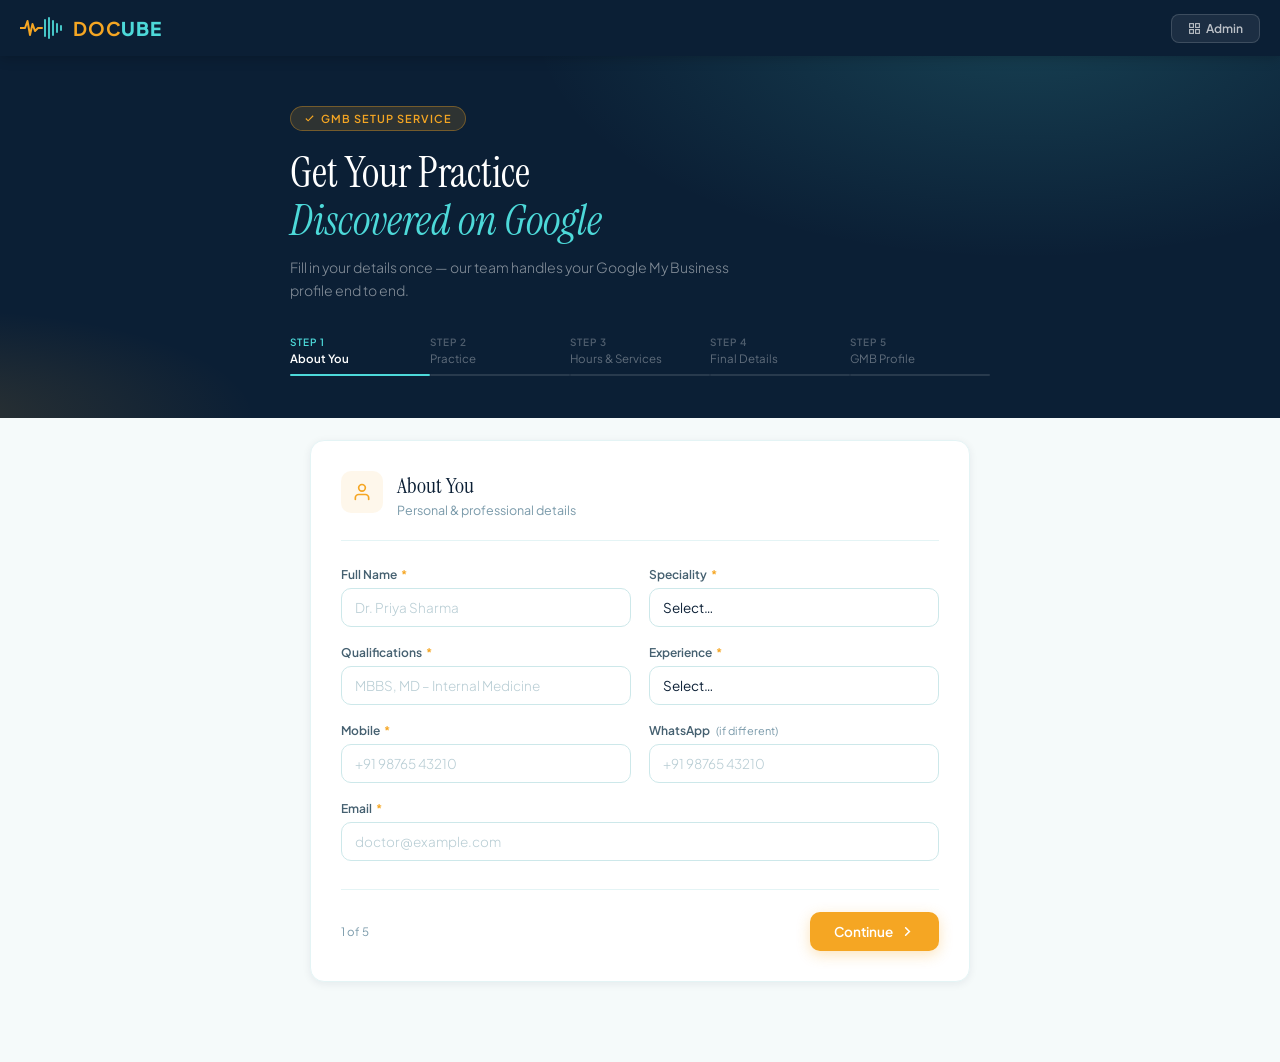
==== commit 096e3b5f: "Update index.html" ====
--- a/index.html
+++ b/index.html
@@ -3,142 +3,54 @@
 <head>
 <meta charset="UTF-8">
 <meta name="viewport" content="width=device-width, initial-scale=1.0">
-<title>Docube — Get Found on Google</title>
+<title>Docube — GMB Onboarding</title>
 <link href="https://fonts.googleapis.com/css2?family=Plus+Jakarta+Sans:wght@300;400;500;600;700;800&family=Instrument+Serif:ital@0;1&display=swap" rel="stylesheet">
 <link rel="stylesheet" href="shared.css">
 <style>
-/* ── HERO ── */
-.hero{background:var(--navy);position:relative;overflow:hidden;padding:80px 20px 90px}
-.hero::before{content:'';position:absolute;inset:0;
-  background:radial-gradient(ellipse 80% 120% at 85% -5%,rgba(77,217,217,.2) 0%,transparent 55%),
-             radial-gradient(ellipse 50% 60% at -5% 90%,rgba(245,166,35,.15) 0%,transparent 50%),
-             radial-gradient(ellipse 40% 40% at 50% 110%,rgba(77,217,217,.08) 0%,transparent 50%)}
-.hero-inner{position:relative;z-index:1;max-width:920px;margin:0 auto;display:grid;grid-template-columns:1fr 420px;gap:60px;align-items:center}
-@media(max-width:780px){.hero-inner{grid-template-columns:1fr;gap:40px}}
-.hero-eyebrow{display:inline-flex;align-items:center;gap:7px;background:rgba(245,166,35,.15);border:1px solid rgba(245,166,35,.3);color:var(--orange);font-size:11px;font-weight:700;letter-spacing:.09em;text-transform:uppercase;padding:5px 14px;border-radius:20px;margin-bottom:20px}
-.hero h1{font-family:'Instrument Serif',serif;font-size:clamp(32px,5vw,54px);color:#fff;line-height:1.1;margin-bottom:18px}
-.hero h1 i{color:var(--teal);font-style:italic}
-.hero-sub{font-size:15px;color:rgba(255,255,255,.55);line-height:1.7;font-weight:300;margin-bottom:32px;max-width:460px}
-.hero-actions{display:flex;gap:12px;flex-wrap:wrap}
-.btn-hero-primary{display:inline-flex;align-items:center;gap:8px;background:var(--orange);color:#fff;padding:14px 28px;border-radius:var(--r-sm);font-family:inherit;font-size:15px;font-weight:700;text-decoration:none;transition:all .2s;box-shadow:0 6px 20px rgba(245,166,35,.35)}
-.btn-hero-primary:hover{background:var(--orange-dark);transform:translateY(-2px);box-shadow:0 8px 24px rgba(245,166,35,.45)}
-.btn-hero-ghost{display:inline-flex;align-items:center;gap:8px;background:transparent;color:rgba(255,255,255,.75);padding:14px 24px;border-radius:var(--r-sm);font-family:inherit;font-size:15px;font-weight:600;text-decoration:none;border:1.5px solid rgba(255,255,255,.2);transition:all .2s}
-.btn-hero-ghost:hover{background:rgba(255,255,255,.08);color:#fff;border-color:rgba(255,255,255,.4)}
-
-/* Hero card */
-.hero-card{background:rgba(255,255,255,.06);border:1px solid rgba(255,255,255,.12);border-radius:var(--r);padding:28px;backdrop-filter:blur(10px)}
-.hero-card-title{font-size:12px;font-weight:700;color:rgba(255,255,255,.4);letter-spacing:.08em;text-transform:uppercase;margin-bottom:18px}
-.gmb-preview{display:flex;flex-direction:column;gap:10px}
-.gmb-preview-row{display:flex;align-items:center;gap:10px}
-.gmb-preview-icon{width:32px;height:32px;border-radius:8px;display:flex;align-items:center;justify-content:center;flex-shrink:0}
-.gmb-preview-icon.teal{background:rgba(77,217,217,.15)}
-.gmb-preview-icon.orange{background:rgba(245,166,35,.15)}
-.gmb-preview-icon.green{background:rgba(34,201,160,.15)}
-.gmb-preview-icon svg{width:16px;height:16px}
-.gmb-preview-icon.teal svg{color:var(--teal)}
-.gmb-preview-icon.orange svg{color:var(--orange)}
-.gmb-preview-icon.green svg{color:#22c9a0}
-.gmb-preview-text{font-size:13px;color:rgba(255,255,255,.75);font-weight:500}
-.gmb-preview-sub{font-size:11.5px;color:rgba(255,255,255,.35);margin-top:1px}
-.hero-card-divider{height:1px;background:rgba(255,255,255,.08);margin:16px 0}
-.hero-stat-row{display:grid;grid-template-columns:1fr 1fr 1fr;gap:10px;margin-top:4px}
-.hero-stat{text-align:center;padding:12px 8px;background:rgba(255,255,255,.04);border-radius:9px;border:1px solid rgba(255,255,255,.07)}
-.hero-stat-val{font-size:20px;font-weight:800;color:#fff;margin-bottom:2px}
-.hero-stat-val.teal{color:var(--teal)}
-.hero-stat-val.orange{color:var(--orange)}
-.hero-stat-val.green{color:#22c9a0}
-.hero-stat-lbl{font-size:10px;color:rgba(255,255,255,.35);line-height:1.3}
-
-/* ── STATS BAR ── */
-.stats-bar{background:var(--teal-dark);padding:0}
-.stats-bar-inner{max-width:920px;margin:0 auto;display:grid;grid-template-columns:repeat(4,1fr);gap:0}
-@media(max-width:600px){.stats-bar-inner{grid-template-columns:repeat(2,1fr)}}
-.stat-item{padding:20px 24px;text-align:center;border-right:1px solid rgba(255,255,255,.15)}
-.stat-item:last-child{border-right:none}
-.stat-num{font-size:26px;font-weight:800;color:#fff;margin-bottom:2px}
-.stat-desc{font-size:11.5px;color:rgba(255,255,255,.7);line-height:1.4}
-
-/* ── SECTION ── */
-.section{padding:72px 20px}
-.section-inner{max-width:920px;margin:0 auto}
-.section-label{font-size:11.5px;font-weight:700;color:var(--teal-dark);letter-spacing:.1em;text-transform:uppercase;margin-bottom:10px}
-.section-title{font-family:'Instrument Serif',serif;font-size:clamp(26px,4vw,40px);color:var(--navy);line-height:1.15;margin-bottom:14px}
-.section-title i{color:var(--teal-dark);font-style:italic}
-.section-sub{font-size:15px;color:var(--text-muted);line-height:1.7;max-width:560px;font-weight:300}
-
-/* ── WHY GMB ── */
-.why-grid{display:grid;grid-template-columns:repeat(auto-fill,minmax(260px,1fr));gap:20px;margin-top:44px}
-.why-card{background:#fff;border:1px solid var(--border-light);border-radius:var(--r);padding:26px;box-shadow:var(--shadow-sm);transition:all .2s}
-.why-card:hover{box-shadow:var(--shadow);transform:translateY(-2px);border-color:var(--teal)}
-.why-icon{width:46px;height:46px;border-radius:12px;display:flex;align-items:center;justify-content:center;margin-bottom:16px}
-.why-icon svg{width:22px;height:22px}
-.why-icon.orange{background:var(--orange-pale)}
-.why-icon.orange svg{color:var(--orange)}
-.why-icon.teal{background:var(--teal-pale)}
-.why-icon.teal svg{color:var(--teal-dark)}
-.why-icon.green{background:rgba(34,201,160,.1)}
-.why-icon.green svg{color:#1a9f7e}
-.why-icon.purple{background:rgba(124,58,237,.08)}
-.why-icon.purple svg{color:#7c3aed}
-.why-title{font-size:15px;font-weight:700;color:var(--navy);margin-bottom:6px}
-.why-desc{font-size:13.5px;color:var(--text-muted);line-height:1.65}
-.why-stat{display:inline-flex;align-items:center;gap:5px;margin-top:12px;background:var(--teal-pale);border:1px solid var(--border);border-radius:6px;padding:4px 10px;font-size:12px;font-weight:700;color:var(--teal-dark)}
-
-/* ── STATS SECTION ── */
-.stats-section{background:var(--navy);padding:72px 20px;position:relative;overflow:hidden}
-.stats-section::before{content:'';position:absolute;inset:0;background:radial-gradient(ellipse 60% 80% at 90% 50%,rgba(77,217,217,.1) 0%,transparent 55%)}
-.stats-section .section-label{color:var(--teal)}
-.stats-section .section-title{color:#fff}
-.stats-section .section-title i{color:var(--teal)}
-.stats-section .section-sub{color:rgba(255,255,255,.5)}
-.big-stats{display:grid;grid-template-columns:repeat(auto-fill,minmax(200px,1fr));gap:1px;background:rgba(255,255,255,.08);border:1px solid rgba(255,255,255,.08);border-radius:var(--r);overflow:hidden;margin-top:44px}
-.big-stat{background:rgba(255,255,255,.03);padding:32px 28px;transition:background .2s}
-.big-stat:hover{background:rgba(255,255,255,.06)}
-.big-stat-num{font-family:'Instrument Serif',serif;font-size:48px;font-weight:400;line-height:1;margin-bottom:8px}
-.big-stat-num.orange{color:var(--orange)}
-.big-stat-num.teal{color:var(--teal)}
-.big-stat-num.green{color:#22c9a0}
-.big-stat-num.white{color:#fff}
-.big-stat-label{font-size:14px;font-weight:600;color:rgba(255,255,255,.7);margin-bottom:4px}
-.big-stat-source{font-size:11.5px;color:rgba(255,255,255,.3)}
-
-/* ── HOW IT WORKS ── */
-.how-section{background:var(--cream);padding:72px 20px}
-.steps-grid{display:grid;grid-template-columns:repeat(auto-fill,minmax(200px,1fr));gap:0;margin-top:44px;position:relative}
-.steps-grid::before{content:'';position:absolute;top:24px;left:10%;right:10%;height:2px;background:linear-gradient(90deg,var(--teal-pale),var(--border),var(--teal-pale));z-index:0}
-@media(max-width:600px){.steps-grid::before{display:none}}
-.step-item{text-align:center;padding:0 16px;position:relative;z-index:1}
-.step-num{width:48px;height:48px;border-radius:50%;background:var(--navy);color:#fff;font-size:16px;font-weight:800;display:flex;align-items:center;justify-content:center;margin:0 auto 16px;border:3px solid var(--teal-pale)}
-.step-item.active .step-num{background:var(--teal-dark);border-color:var(--teal)}
-.step-title{font-size:14px;font-weight:700;color:var(--navy);margin-bottom:6px}
-.step-desc{font-size:12.5px;color:var(--text-muted);line-height:1.55}
-
-/* ── WHAT WE DO ── */
-.what-grid{display:grid;grid-template-columns:1fr 1fr;gap:16px;margin-top:40px}
-@media(max-width:640px){.what-grid{grid-template-columns:1fr}}
-.what-item{display:flex;gap:14px;align-items:flex-start;background:#fff;border:1px solid var(--border-light);border-radius:var(--r-sm);padding:18px 20px;box-shadow:var(--shadow-sm)}
-.what-check{width:28px;height:28px;border-radius:50%;background:var(--teal-pale);border:1px solid var(--border);display:flex;align-items:center;justify-content:center;flex-shrink:0;margin-top:1px}
-.what-check svg{width:14px;height:14px;color:var(--teal-dark)}
-.what-text-title{font-size:13.5px;font-weight:700;color:var(--navy);margin-bottom:3px}
-.what-text-desc{font-size:12.5px;color:var(--text-muted);line-height:1.55}
-
-/* ── CTA ── */
-.cta-section{background:linear-gradient(135deg,var(--navy) 0%,#0d2b4a 100%);padding:80px 20px;text-align:center;position:relative;overflow:hidden}
-.cta-section::before{content:'';position:absolute;inset:0;background:radial-gradient(ellipse 60% 80% at 50% 100%,rgba(77,217,217,.15) 0%,transparent 60%)}
-.cta-inner{position:relative;z-index:1;max-width:600px;margin:0 auto}
-.cta-inner h2{font-family:'Instrument Serif',serif;font-size:clamp(28px,5vw,44px);color:#fff;line-height:1.15;margin-bottom:14px}
-.cta-inner h2 i{color:var(--teal);font-style:italic}
-.cta-inner p{font-size:15px;color:rgba(255,255,255,.5);line-height:1.7;margin-bottom:32px;font-weight:300}
-.cta-btns{display:flex;gap:12px;justify-content:center;flex-wrap:wrap}
-
-/* ── FOOTER ── */
-.site-footer{background:var(--navy);border-top:1px solid rgba(255,255,255,.08);padding:24px 20px;text-align:center}
-.site-footer p{font-size:12.5px;color:rgba(255,255,255,.3)}
-.site-footer a{color:rgba(255,255,255,.5);text-decoration:none}
-.site-footer a:hover{color:var(--teal)}
+.ob-hero{background:var(--navy);position:relative;overflow:hidden;padding:50px 20px 42px}
+.ob-hero::before{content:'';position:absolute;inset:0;background:radial-gradient(ellipse 70% 120% at 80% -10%,rgba(77,217,217,.18) 0%,transparent 55%),radial-gradient(ellipse 50% 60% at -5% 100%,rgba(245,166,35,.14) 0%,transparent 50%)}
+.ob-hero-inner{position:relative;z-index:1;max-width:700px;margin:0 auto}
+.ob-badge{display:inline-flex;align-items:center;gap:6px;background:rgba(245,166,35,.15);border:1px solid rgba(245,166,35,.35);color:var(--orange);font-size:11px;font-weight:600;letter-spacing:.09em;text-transform:uppercase;padding:5px 13px;border-radius:20px;margin-bottom:18px}
+.ob-hero h1{font-family:'Instrument Serif',serif;font-size:clamp(26px,5vw,42px);font-weight:400;color:#fff;line-height:1.15;margin-bottom:10px}
+.ob-hero h1 i{color:var(--teal)}
+.ob-hero p{font-size:14px;color:rgba(255,255,255,.5);font-weight:300;line-height:1.65;max-width:480px}
+.ob-steps{display:flex;margin-top:34px;max-width:700px;margin-left:auto;margin-right:auto;position:relative;z-index:1}
+.ob-step{flex:1;padding-bottom:10px;position:relative}
+.ob-step::after{content:'';position:absolute;bottom:0;left:0;right:0;height:2px;background:rgba(255,255,255,.12);border-radius:2px}
+.ob-step.s-active::after{background:var(--teal)}
+.ob-step.s-done::after{background:var(--orange)}
+.ob-step-n{font-size:10px;font-weight:600;letter-spacing:.1em;text-transform:uppercase;color:rgba(255,255,255,.28);margin-bottom:3px}
+.ob-step.s-active .ob-step-n{color:var(--teal)}
+.ob-step.s-done .ob-step-n{color:var(--orange)}
+.ob-step-l{font-size:11.5px;color:rgba(255,255,255,.35)}
+.ob-step.s-active .ob-step-l{color:#fff;font-weight:600}
+.ob-step.s-done .ob-step-l{color:rgba(255,255,255,.6)}
+.ob-body{max-width:700px;margin:0 auto;padding:0 20px 80px}
+.card{background:#fff;border:1px solid var(--border-light);border-radius:var(--r);padding:30px;margin-top:22px;box-shadow:var(--shadow-sm);display:none}
+.card.active{display:block}
+.card-head{display:flex;align-items:flex-start;gap:14px;padding-bottom:22px;margin-bottom:26px;border-bottom:1px solid var(--border-light)}
+.card-icon{width:42px;height:42px;border-radius:10px;background:var(--orange-pale);display:flex;align-items:center;justify-content:center;flex-shrink:0}
+.card-icon svg{width:20px;height:20px;color:var(--orange)}
+.center-row{display:flex;align-items:center;gap:12px;padding:13px 16px;cursor:pointer;border-bottom:1px solid var(--border-light);transition:background .15s;user-select:none;background:#fff}
+.center-row:last-child{border-bottom:none}
+.center-row:hover{background:var(--teal-pale)}
+.center-row input[type=checkbox]{display:none}
+.center-row-check{width:18px;height:18px;border:1.5px solid var(--border);border-radius:5px;display:flex;align-items:center;justify-content:center;flex-shrink:0;transition:all .15s;background:#fff}
+.center-row input:checked ~ .center-row-check{background:var(--teal-dark);border-color:var(--teal-dark)}
+.center-row input:checked ~ .center-row-check::after{content:'';display:block;width:5px;height:9px;border:2px solid #fff;border-top:none;border-left:none;transform:rotate(45deg) translate(-1px,-1px)}
+.center-row-label{font-size:14px;font-weight:500;color:var(--text)}
+.center-row input:checked ~ .center-row-check ~ .center-row-label{color:var(--navy);font-weight:600}
+.card-title{font-family:'Instrument Serif',serif;font-size:22px;color:var(--navy)}
+.card-sub{font-size:12.5px;color:var(--text-muted);margin-top:2px}
+@media(max-width:560px){.card{padding:20px 16px}}
 </style>
 </head>
 <body>
+
+<div class="toast" id="toast">
+  <svg width="16" height="16" viewBox="0 0 24 24" fill="none" stroke="currentColor" stroke-width="2.5" stroke-linecap="round"><polyline points="20 6 9 17 4 12"/></svg>
+  <span id="toastMsg">Done</span>
+</div>
 
 <nav class="topnav">
   <a class="nav-logo" href="index.html">
@@ -157,257 +69,629 @@
     <svg width="13" height="13" viewBox="0 0 24 24" fill="none" stroke="currentColor" stroke-width="2" stroke-linecap="round"><rect x="3" y="3" width="7" height="7"/><rect x="14" y="3" width="7" height="7"/><rect x="14" y="14" width="7" height="7"/><rect x="3" y="14" width="7" height="7"/></svg>
     Admin
   </a>
-  <a class="nav-btn nav-btn-ghost" href="auth.html">Doctor Login</a>
-  <a class="nav-btn nav-btn-orange" href="onboard.html">Get My GMB Profile</a>
 </nav>
 
-<!-- ── HERO ── -->
-<section class="hero">
-  <div class="hero-inner">
-    <div>
-      <div class="hero-eyebrow">
-        <svg width="11" height="11" viewBox="0 0 24 24" fill="none" stroke="currentColor" stroke-width="2.5"><circle cx="11" cy="11" r="8"/><line x1="21" y1="21" x2="16.65" y2="16.65"/></svg>
-        Google My Business for Doctors
-      </div>
-      <h1>Get Your Practice<br><i>Found on Google</i></h1>
-      <p class="hero-sub">Docube sets up and manages your Google Business Profile — so when patients search for a specialist in Bangalore, they find <strong style="color:#fff;font-weight:600">you</strong>.</p>
-      <div class="hero-actions">
-        <a href="onboard.html" class="btn-hero-primary">
-          Start GMB Onboarding
-          <svg width="15" height="15" viewBox="0 0 24 24" fill="none" stroke="currentColor" stroke-width="2.5" stroke-linecap="round"><polyline points="9 18 15 12 9 6"/></svg>
-        </a>
-        <a href="auth.html" class="btn-hero-ghost">Doctor Login</a>
-      </div>
-    </div>
-    <div>
-      <div class="hero-card">
-        <div class="hero-card-title">What Docube does for you</div>
-        <div class="gmb-preview">
-          <div class="gmb-preview-row">
-            <div class="gmb-preview-icon teal"><svg viewBox="0 0 24 24" fill="none" stroke="currentColor" stroke-width="2" stroke-linecap="round"><circle cx="11" cy="11" r="8"/><line x1="21" y1="21" x2="16.65" y2="16.65"/></svg></div>
-            <div><div class="gmb-preview-text">Create your Google Business Profile</div><div class="gmb-preview-sub">Optimised with SEO keywords for your speciality</div></div>
+<div class="ob-hero">
+  <div class="ob-hero-inner">
+    <div class="ob-badge"><svg width="11" height="11" viewBox="0 0 24 24" fill="none" stroke="currentColor" stroke-width="2.5"><polyline points="20 6 9 17 4 12"/></svg> GMB Setup Service</div>
+    <h1>Get Your Practice<br><i>Discovered on Google</i></h1>
+    <p>Fill in your details once — our team handles your Google My Business profile end to end.</p>
+  </div>
+  <div class="ob-steps" id="obSteps">
+    <div class="ob-step s-active" id="ostep0"><div class="ob-step-n">Step 1</div><div class="ob-step-l">About You</div></div>
+    <div class="ob-step" id="ostep1"><div class="ob-step-n">Step 2</div><div class="ob-step-l">Practice</div></div>
+    <div class="ob-step" id="ostep2"><div class="ob-step-n">Step 3</div><div class="ob-step-l">Hours & Services</div></div>
+    <div class="ob-step" id="ostep3"><div class="ob-step-n">Step 4</div><div class="ob-step-l">Final Details</div></div>
+    <div class="ob-step" id="ostep4"><div class="ob-step-n">Step 5</div><div class="ob-step-l">GMB Profile</div></div>
+  </div>
+</div>
+
+<div class="ob-body">
+  <!-- Step 1 -->
+  <div class="card active fadein" id="card0">
+    <div class="card-head">
+      <div class="card-icon"><svg viewBox="0 0 24 24" fill="none" stroke="currentColor" stroke-width="2" stroke-linecap="round"><path d="M20 21v-2a4 4 0 0 0-4-4H8a4 4 0 0 0-4 4v2"/><circle cx="12" cy="7" r="4"/></svg></div>
+      <div><div class="card-title">About You</div><div class="card-sub">Personal & professional details</div></div>
+    </div>
+    <div class="fg">
+      <div class="f"><label class="lbl">Full Name <span class="req">*</span></label><input type="text" id="f_name" placeholder="Dr. Priya Sharma"><span class="f-err" id="e_name">Enter your full name</span></div>
+      <div class="f"><label class="lbl">Speciality <span class="req">*</span></label>
+        <select id="f_spec" onchange="toggleOther('f_spec','f_spec_other')"><option value="">Select…</option><option>General Physician / Family Medicine</option><option>Obstetrics & Gynaecology</option><option>Dermatology & Cosmetology</option><option>Orthopaedics</option><option>Neurology</option><option>Cardiology</option><option>ENT Specialist</option><option>Psychiatry & Mental Health</option><option>Respiratory Medicine</option><option>Gastroenterology</option><option>Paediatrics</option><option>Dentistry</option><option>Physiotherapy</option><option>Oncology</option><option>Radiology</option><option>Other</option></select>
+        <input type="text" id="f_spec_other" placeholder="Please specify your speciality" style="display:none;margin-top:8px">
+        <span class="f-err" id="e_spec">Select speciality</span>
+      </div>
+      <div class="f"><label class="lbl">Qualifications <span class="req">*</span></label><input type="text" id="f_quals" placeholder="MBBS, MD – Internal Medicine"><span class="f-err" id="e_quals">Enter qualifications</span></div>
+      <div class="f"><label class="lbl">Experience <span class="req">*</span></label>
+        <select id="f_exp"><option value="">Select…</option><option>Less than 2 years</option><option>2–5 years</option><option>5–10 years</option><option>10–15 years</option><option>15–20 years</option><option>20+ years</option></select>
+        <span class="f-err" id="e_exp">Select experience</span>
+      </div>
+      <div class="f"><label class="lbl">Mobile <span class="req">*</span></label><input type="tel" id="f_phone" placeholder="+91 98765 43210"><span class="f-err" id="e_phone">Enter valid number</span></div>
+      <div class="f"><label class="lbl">WhatsApp <span class="opt">(if different)</span></label><input type="tel" id="f_wa" placeholder="+91 98765 43210"></div>
+      <div class="f span2"><label class="lbl">Email <span class="req">*</span></label><input type="email" id="f_email" placeholder="doctor@example.com"><span class="f-err" id="e_email">Enter valid email</span></div>
+    </div>
+    <div class="form-nav"><span class="step-prog">1 of 5</span><button class="btn btn-orange" onclick="next(0)">Continue <svg viewBox="0 0 24 24" fill="none" stroke="currentColor" stroke-width="2.5" stroke-linecap="round"><polyline points="9 18 15 12 9 6"/></svg></button></div>
+  </div>
+
+  <!-- Step 2 -->
+  <div class="card" id="card1">
+    <div class="card-head">
+      <div class="card-icon"><svg viewBox="0 0 24 24" fill="none" stroke="currentColor" stroke-width="2" stroke-linecap="round"><path d="M3 9l9-7 9 7v11a2 2 0 0 1-2 2H5a2 2 0 0 1-2-2z"/><polyline points="9 22 9 12 15 12 15 22"/></svg></div>
+      <div><div class="card-title">Practice Details</div><div class="card-sub">Where patients can find you</div></div>
+    </div>
+    <div class="ibox"><svg viewBox="0 0 24 24" fill="none" stroke="currentColor" stroke-width="2" stroke-linecap="round"><circle cx="12" cy="12" r="10"/><line x1="12" y1="8" x2="12" y2="12"/><line x1="12" y1="16" x2="12.01" y2="16"/></svg><p>Select all Docube centers where you consult — the team will use this for your GMB location.</p></div>
+    <div class="fg one">
+      <div class="f">
+        <label class="lbl">Docube Centers <span class="req">*</span></label>
+        <p class="f-hint" style="margin-bottom:10px">Select all centers where you consult</p>
+        <div style="display:flex;flex-direction:column;gap:0;border:1.5px solid var(--border);border-radius:var(--r-sm);overflow:hidden" id="centerCheckboxes">
+          <label class="center-row"><input type="checkbox" name="docube_center" value="Docube Healthcare – Koramangala"><span class="center-row-check"></span><span class="center-row-label">Koramangala</span></label>
+          <label class="center-row"><input type="checkbox" name="docube_center" value="Docube Healthcare – Whitefield"><span class="center-row-check"></span><span class="center-row-label">Whitefield</span></label>
+          <label class="center-row"><input type="checkbox" name="docube_center" value="Docube Healthcare – JP Nagar"><span class="center-row-check"></span><span class="center-row-label">JP Nagar</span></label>
+          <label class="center-row"><input type="checkbox" name="docube_center" value="Docube Healthcare – Sarjapur"><span class="center-row-check"></span><span class="center-row-label">Sarjapur</span></label>
+          <label class="center-row"><input type="checkbox" name="docube_center" value="Docube Healthcare – HRBR"><span class="center-row-check"></span><span class="center-row-label">HRBR</span></label>
+        </div>
+        <span class="f-err" id="e_center">Select at least one center</span>
+      </div>
+      <div class="f"><label class="lbl">Clinic Phone <span class="req">*</span></label><input type="tel" id="f_cphone" placeholder="+91 80 1234 5678"><span class="f-err" id="e_cphone">Enter clinic phone</span></div>
+    </div>
+    <div class="form-nav">
+      <button class="btn btn-ghost" onclick="prev(1)"><svg viewBox="0 0 24 24" fill="none" stroke="currentColor" stroke-width="2.5" stroke-linecap="round"><polyline points="15 18 9 12 15 6"/></svg> Back</button>
+      <span class="step-prog">2 of 5</span>
+      <button class="btn btn-orange" onclick="next(1)">Continue <svg viewBox="0 0 24 24" fill="none" stroke="currentColor" stroke-width="2.5" stroke-linecap="round"><polyline points="9 18 15 12 9 6"/></svg></button>
+    </div>
+  </div>
+
+  <!-- Step 3 -->
+  <div class="card" id="card2">
+    <div class="card-head">
+      <div class="card-icon"><svg viewBox="0 0 24 24" fill="none" stroke="currentColor" stroke-width="2" stroke-linecap="round"><circle cx="12" cy="12" r="10"/><polyline points="12 6 12 12 16 14"/></svg></div>
+      <div><div class="card-title">Hours & Services</div><div class="card-sub">Availability and what you treat</div></div>
+    </div>
+    <div class="f" style="margin-bottom:20px">
+      <label class="lbl">Consultation Hours <span class="req">*</span></label>
+      <p class="f-hint" style="margin-bottom:9px">Toggle "Closed" for days you don't consult</p>
+      <div class="hours-wrap" id="hoursWrap"></div>
+    </div>
+    <div class="f" style="margin-bottom:20px">
+      <label class="lbl">Appointment Type <span class="req">*</span></label>
+      <div class="pills" id="apptPills">
+        <label class="pill on" onclick="pickPill(this,'apptPills')"><input type="radio" name="appt" value="Walk-in" checked>Walk-in</label>
+        <label class="pill" onclick="pickPill(this,'apptPills')"><input type="radio" name="appt" value="Appointment Only">Appointment Only</label>
+        <label class="pill" onclick="pickPill(this,'apptPills')"><input type="radio" name="appt" value="Both">Both</label>
+      </div>
+    </div>
+    <div class="f" style="margin-bottom:20px">
+      <label class="lbl">Consultation Fee Range <span class="req">*</span></label>
+      <div class="pills" id="feePills">
+        <label class="pill" onclick="pickPill(this,'feePills')"><input type="radio" name="fee" value="Under ₹300">Under ₹300</label>
+        <label class="pill" onclick="pickPill(this,'feePills')"><input type="radio" name="fee" value="₹300–₹600">₹300–₹600</label>
+        <label class="pill" onclick="pickPill(this,'feePills')"><input type="radio" name="fee" value="₹600–₹1000">₹600–₹1000</label>
+        <label class="pill" onclick="pickPill(this,'feePills')"><input type="radio" name="fee" value="₹1000–₹1500">₹1000–₹1500</label>
+        <label class="pill" onclick="pickPill(this,'feePills')"><input type="radio" name="fee" value="Above ₹1500">Above ₹1500</label>
+        <label class="pill" onclick="pickPill(this,'feePills')"><input type="radio" name="fee" value="Prefer not to say">Prefer not to say</label>
+      </div>
+      <span class="f-err" id="e_fee">Select fee range</span>
+    </div>
+    <div class="f">
+      <label class="lbl">Conditions Treated <span class="req">*</span></label>
+      <p class="f-hint" style="margin-bottom:9px">Based on your speciality — select all that apply. Go back to Step 1 to change your speciality.</p>
+      <div class="chips" id="servChips"></div>
+      <span class="f-err" id="e_serv">Select at least one condition</span>
+    </div>
+    <div class="form-nav">
+      <button class="btn btn-ghost" onclick="prev(2)"><svg viewBox="0 0 24 24" fill="none" stroke="currentColor" stroke-width="2.5" stroke-linecap="round"><polyline points="15 18 9 12 15 6"/></svg> Back</button>
+      <span class="step-prog">3 of 5</span>
+      <button class="btn btn-orange" onclick="next(2)">Continue <svg viewBox="0 0 24 24" fill="none" stroke="currentColor" stroke-width="2.5" stroke-linecap="round"><polyline points="9 18 15 12 9 6"/></svg></button>
+    </div>
+  </div>
+
+  <!-- Step 4 -->
+  <div class="card" id="card3">
+    <div class="card-head">
+      <div class="card-icon"><svg viewBox="0 0 24 24" fill="none" stroke="currentColor" stroke-width="2" stroke-linecap="round"><rect x="3" y="3" width="18" height="18" rx="2"/><circle cx="8.5" cy="8.5" r="1.5"/><polyline points="21 15 16 10 5 21"/></svg></div>
+      <div><div class="card-title">Final Details</div><div class="card-sub">Bio, languages and GMB info</div></div>
+    </div>
+    <div class="fg one">
+      <div class="f">
+        <label class="lbl">Languages You Consult In <span class="req">*</span></label>
+        <div class="chips langs" id="langChips"></div>
+        <span class="f-err" id="e_lang">Select at least one language</span>
+      </div>
+      <div class="f"><label class="lbl">Short Bio <span class="opt">(optional)</span></label><textarea id="f_bio" rows="3" placeholder="2–3 sentences about your expertise…"></textarea></div>
+      <div class="f"><label class="lbl">Notes for Docube Team <span class="opt">(optional)</span></label><textarea id="f_notes" rows="2" placeholder="Special instructions, existing GMB link…"></textarea></div>
+      <div class="f">
+        <label class="lbl">Do you already have a Google Business Profile?</label>
+        <div class="pills" id="gmbPills" style="margin-top:4px">
+          <label class="pill on" onclick="pickPill(this,'gmbPills');toggleGmbFields('no')"><input type="radio" name="gmb" value="No, create new" checked>No — create one for me</label>
+          <label class="pill" onclick="pickPill(this,'gmbPills');toggleGmbFields('yes')"><input type="radio" name="gmb" value="Yes, I have one">Yes, I have one</label>
+          <label class="pill" onclick="pickPill(this,'gmbPills');toggleGmbFields('no')"><input type="radio" name="gmb" value="Not sure">Not sure</label>
+        </div>
+      </div>
+
+      <!-- Shown only when Yes is selected -->
+      <div id="gmbExistingWrap" style="display:none" class="f span2">
+        <div style="background:#fff;border:1.5px solid var(--border);border-radius:var(--r-sm);overflow:hidden;margin-top:4px">
+
+          <!-- GMB Link -->
+          <div style="padding:16px 18px;border-bottom:1px solid var(--border-light)">
+            <label class="lbl" style="margin-bottom:6px;display:block">Your Google Business Profile Link <span class="req">*</span></label>
+            <input type="text" id="gmb_existing_link" placeholder="https://g.page/your-business or https://maps.google.com/…">
+            <p class="f-hint" style="margin-top:5px">Find it by searching your name on Google Maps → Share → Copy link</p>
+            <span class="f-err" id="e_gmb_existing_link">Please paste your GMB profile link</span>
           </div>
-          <div class="gmb-preview-row">
-            <div class="gmb-preview-icon orange"><svg viewBox="0 0 24 24" fill="none" stroke="currentColor" stroke-width="2" stroke-linecap="round"><path d="M12 20h9"/><path d="M16.5 3.5a2.121 2.121 0 0 1 3 3L7 19l-4 1 1-4L16.5 3.5z"/></svg></div>
-            <div><div class="gmb-preview-text">Write your profile description</div><div class="gmb-preview-sub">High-search-volume keywords, structured for Maps</div></div>
+
+          <!-- Access instructions -->
+          <div style="padding:16px 18px;background:linear-gradient(135deg,rgba(77,217,217,.06),rgba(245,166,35,.04))">
+            <div style="font-size:13px;font-weight:700;color:var(--navy);margin-bottom:4px;display:flex;align-items:center;gap:7px">
+              <svg width="15" height="15" viewBox="0 0 24 24" fill="none" stroke="var(--teal-dark)" stroke-width="2" stroke-linecap="round"><circle cx="12" cy="12" r="10"/><line x1="12" y1="8" x2="12" y2="12"/><line x1="12" y1="16" x2="12.01" y2="16"/></svg>
+              Give Docube access to manage your profile
+            </div>
+            <p style="font-size:12.5px;color:var(--text-mid);line-height:1.6;margin-bottom:14px">To improve your search visibility, please add <strong>info@docube.in</strong> as a Manager on your Google Business Profile. This takes 2 minutes:</p>
+            <div style="display:flex;flex-direction:column;gap:8px;margin-bottom:14px">
+              <div style="display:flex;gap:10px;align-items:flex-start">
+                <span style="width:22px;height:22px;border-radius:50%;background:var(--teal-dark);color:#fff;font-size:11px;font-weight:700;display:flex;align-items:center;justify-content:center;flex-shrink:0;margin-top:1px">1</span>
+                <span style="font-size:12.5px;color:var(--text-mid)">Go to <a href="https://business.google.com" target="_blank" style="color:var(--teal-dark);font-weight:600">business.google.com</a> and sign in</span>
+              </div>
+              <div style="display:flex;gap:10px;align-items:flex-start">
+                <span style="width:22px;height:22px;border-radius:50%;background:var(--teal-dark);color:#fff;font-size:11px;font-weight:700;display:flex;align-items:center;justify-content:center;flex-shrink:0;margin-top:1px">2</span>
+                <span style="font-size:12.5px;color:var(--text-mid)">Select your business profile</span>
+              </div>
+              <div style="display:flex;gap:10px;align-items:flex-start">
+                <span style="width:22px;height:22px;border-radius:50%;background:var(--teal-dark);color:#fff;font-size:11px;font-weight:700;display:flex;align-items:center;justify-content:center;flex-shrink:0;margin-top:1px">3</span>
+                <span style="font-size:12.5px;color:var(--text-mid)">Go to <strong>Settings → Managers → Add manager</strong></span>
+              </div>
+              <div style="display:flex;gap:10px;align-items:flex-start">
+                <span style="width:22px;height:22px;border-radius:50%;background:var(--teal-dark);color:#fff;font-size:11px;font-weight:700;display:flex;align-items:center;justify-content:center;flex-shrink:0;margin-top:1px">4</span>
+                <span style="font-size:12.5px;color:var(--text-mid)">Enter <strong style="color:var(--navy)">info@docube.in</strong> and set role as <strong>Manager</strong></span>
+              </div>
+              <div style="display:flex;gap:10px;align-items:flex-start">
+                <span style="width:22px;height:22px;border-radius:50%;background:var(--teal-dark);color:#fff;font-size:11px;font-weight:700;display:flex;align-items:center;justify-content:center;flex-shrink:0;margin-top:1px">5</span>
+                <span style="font-size:12.5px;color:var(--text-mid)">Click <strong>Invite</strong> — we'll accept and start managing</span>
+              </div>
+            </div>
+            <!-- Copy email button -->
+            <button type="button" onclick="copyGmbEmail()" style="display:inline-flex;align-items:center;gap:7px;background:var(--navy);color:#fff;border:none;border-radius:7px;padding:9px 16px;font-family:inherit;font-size:12.5px;font-weight:600;cursor:pointer;transition:all .16s" id="copyEmailBtn">
+              <svg width="13" height="13" viewBox="0 0 24 24" fill="none" stroke="currentColor" stroke-width="2" stroke-linecap="round"><rect x="9" y="9" width="13" height="13" rx="2"/><path d="M5 15H4a2 2 0 0 1-2-2V4a2 2 0 0 1 2-2h9a2 2 0 0 1 2 2v1"/></svg>
+              Copy info@docube.in
+            </button>
           </div>
-          <div class="gmb-preview-row">
-            <div class="gmb-preview-icon green"><svg viewBox="0 0 24 24" fill="none" stroke="currentColor" stroke-width="2" stroke-linecap="round"><path d="M22 11.08V12a10 10 0 1 1-5.93-9.14"/><polyline points="22 4 12 14.01 9 11.01"/></svg></div>
-            <div><div class="gmb-preview-text">Verify and go live on Google</div><div class="gmb-preview-sub">Profile active on Google Search and Maps</div></div>
+
+          <!-- Confirmation -->
+          <div style="padding:14px 18px;border-top:1px solid var(--border-light);display:flex;flex-direction:column;gap:8px">
+            <div style="font-size:12px;font-weight:600;color:var(--text-mid);margin-bottom:2px">Have you added access?</div>
+            <label style="display:flex;align-items:center;gap:9px;cursor:pointer">
+              <input type="radio" name="gmb_access_confirmed" value="done" style="width:15px;height:15px;accent-color:var(--teal-dark)">
+              <span style="font-size:13px;color:var(--text)">Yes, I've already added <strong>info@docube.in</strong> as a Manager</span>
+            </label>
+            <label style="display:flex;align-items:center;gap:9px;cursor:pointer">
+              <input type="radio" name="gmb_access_confirmed" value="will_do" style="width:15px;height:15px;accent-color:var(--teal-dark)">
+              <span style="font-size:13px;color:var(--text)">I'll do it after submitting this form</span>
+            </label>
           </div>
         </div>
-        <div class="hero-card-divider"></div>
-        <div class="hero-stat-row">
-          <div class="hero-stat"><div class="hero-stat-val teal">3–5</div><div class="hero-stat-lbl">Days to go live</div></div>
-          <div class="hero-stat"><div class="hero-stat-val orange">2x</div><div class="hero-stat-lbl">More patient calls</div></div>
-          <div class="hero-stat"><div class="hero-stat-val green">Free</div><div class="hero-stat-lbl">For Docube doctors</div></div>
+      </div>
+    </div>
+    <div class="form-nav">
+      <button class="btn btn-ghost" onclick="prev(3)"><svg viewBox="0 0 24 24" fill="none" stroke="currentColor" stroke-width="2.5" stroke-linecap="round"><polyline points="15 18 9 12 15 6"/></svg> Back</button>
+      <span class="step-prog">4 of 5</span>
+      <button class="btn btn-orange" onclick="next(3)">Continue <svg viewBox="0 0 24 24" fill="none" stroke="currentColor" stroke-width="2.5" stroke-linecap="round"><polyline points="9 18 15 12 9 6"/></svg></button>
+    </div>
+  </div>
+
+  <!-- Step 5: GMB Profile -->
+  <div class="card" id="card4">
+    <div class="card-head">
+      <div class="card-icon">
+        <svg viewBox="0 0 24 24" fill="none" stroke="currentColor" stroke-width="2" stroke-linecap="round">
+          <circle cx="12" cy="12" r="10"/><line x1="2" y1="12" x2="22" y2="12"/>
+          <path d="M12 2a15.3 15.3 0 0 1 4 10 15.3 15.3 0 0 1-4 10 15.3 15.3 0 0 1-4-10 15.3 15.3 0 0 1 4-10z"/>
+        </svg>
+      </div>
+      <div><div class="card-title">Build Your Google Business Profile</div><div class="card-sub">Help patients discover you on Google Search and Maps</div></div>
+    </div>
+
+    <!-- SEO value prop banner -->
+    <div style="background:linear-gradient(135deg,rgba(77,217,217,.1),rgba(245,166,35,.08));border:1px solid var(--border);border-radius:var(--r-sm);padding:18px 20px;margin-bottom:26px;display:flex;gap:14px;align-items:flex-start">
+      <div style="width:40px;height:40px;background:var(--orange-pale);border-radius:10px;display:flex;align-items:center;justify-content:center;flex-shrink:0">
+        <svg width="20" height="20" viewBox="0 0 24 24" fill="none" stroke="var(--orange)" stroke-width="2" stroke-linecap="round"><circle cx="11" cy="11" r="8"/><line x1="21" y1="21" x2="16.65" y2="16.65"/></svg>
+      </div>
+      <div>
+        <div style="font-size:13.5px;font-weight:700;color:var(--navy);margin-bottom:5px">Our marketing team handles everything else</div>
+        <div style="font-size:12.5px;color:var(--text-mid);line-height:1.6">We use your details below to craft an SEO-optimised Google Business Profile — including the right business category, keyword-rich description, and service tags — so you appear higher when patients search for your speciality on Google Search and Maps.</div>
+      </div>
+    </div>
+
+    <div class="ibox" style="margin-bottom:22px">
+      <svg viewBox="0 0 24 24" fill="none" stroke="currentColor" stroke-width="2" stroke-linecap="round"><circle cx="12" cy="12" r="10"/><line x1="12" y1="8" x2="12" y2="12"/><line x1="12" y1="16" x2="12.01" y2="16"/></svg>
+      <p>We've pre-filled this from your earlier answers. Please review and correct if needed — our marketing team uses this to create and optimise your Google Business Profile.</p>
+    </div>
+
+    <div class="fg">
+
+      <div class="f span2">
+        <label class="lbl">Full Name <span class="req">*</span></label>
+        <input type="text" id="gmb_full_name" placeholder="Dr. Priya Sharma">
+        <span class="f-hint">As it should appear on your Google Business Profile</span>
+        <span class="f-err" id="e_gmb_full_name">Enter your full name</span>
+      </div>
+
+      <div class="f span2">
+        <label class="lbl">Qualifications <span class="req">*</span></label>
+        <input type="text" id="gmb_qualifications" placeholder="MBBS, MD – Dermatology">
+        <span class="f-err" id="e_gmb_qualifications">Enter your qualifications</span>
+      </div>
+
+      <div class="f">
+        <label class="lbl">Total Work Experience <span class="req">*</span></label>
+        <select id="gmb_experience">
+          <option value="">Select…</option>
+          <option>Less than 2 years</option>
+          <option>2–5 years</option>
+          <option>5–10 years</option>
+          <option>10–15 years</option>
+          <option>15–20 years</option>
+          <option>20+ years</option>
+        </select>
+        <span class="f-err" id="e_gmb_experience">Select your experience</span>
+      </div>
+
+      <div class="f">
+        <label class="lbl">Speciality <span class="req">*</span></label>
+        <select id="gmb_speciality" onchange="toggleOther('gmb_speciality','gmb_speciality_other')">
+          <option value="">Select…</option>
+          <option>General Physician / Family Medicine</option>
+          <option>Obstetrics & Gynaecology</option>
+          <option>Dermatology & Cosmetology</option>
+          <option>Orthopaedics</option>
+          <option>Neurology</option>
+          <option>Cardiology</option>
+          <option>ENT Specialist</option>
+          <option>Psychiatry & Mental Health</option>
+          <option>Respiratory Medicine</option>
+          <option>Gastroenterology</option>
+          <option>Paediatrics</option>
+          <option>Dentistry</option>
+          <option>Physiotherapy</option>
+          <option>Oncology</option>
+          <option>Radiology</option>
+          <option>Other</option>
+        </select>
+        <input type="text" id="gmb_speciality_other" placeholder="Please specify your speciality" style="display:none;margin-top:8px">
+        <span class="f-err" id="e_gmb_speciality">Select your speciality</span>
+      </div>
+
+      <!-- Home visits -->
+      <div class="f span2">
+        <label class="lbl">Do you provide home visits or office visits? <span class="req">*</span></label>
+        <p class="f-hint" style="margin-bottom:10px">If you visit patients, we'll set up a service area on your Google profile so nearby patients can find you.</p>
+        <div class="pills" id="homeVisitPills">
+          <label class="pill" onclick="pickPill(this,'homeVisitPills');toggleServiceArea(true)">
+            <input type="radio" name="home_visit" value="Yes">
+            <svg width="14" height="14" viewBox="0 0 24 24" fill="none" stroke="currentColor" stroke-width="2" stroke-linecap="round"><polyline points="20 6 9 17 4 12"/></svg>
+            Yes — I visit patients
+          </label>
+          <label class="pill" onclick="pickPill(this,'homeVisitPills');toggleServiceArea(false)">
+            <input type="radio" name="home_visit" value="No">
+            <svg width="14" height="14" viewBox="0 0 24 24" fill="none" stroke="currentColor" stroke-width="2" stroke-linecap="round"><line x1="18" y1="6" x2="6" y2="18"/><line x1="6" y1="6" x2="18" y2="18"/></svg>
+            No — patients come to me
+          </label>
         </div>
-      </div>
-    </div>
-  </div>
-</section>
-
-<!-- ── STATS BAR ── -->
-<div class="stats-bar">
-  <div class="stats-bar-inner">
-    <div class="stat-item">
-      <div class="stat-num">97%</div>
-      <div class="stat-desc">of patients search online before visiting a doctor</div>
-    </div>
-    <div class="stat-item">
-      <div class="stat-num">5×</div>
-      <div class="stat-desc">more views for verified Google Business Profiles</div>
-    </div>
-    <div class="stat-item">
-      <div class="stat-num">76%</div>
-      <div class="stat-desc">of "near me" searches result in a same-day visit</div>
-    </div>
-    <div class="stat-item">
-      <div class="stat-num">#1</div>
-      <div class="stat-desc">channel patients use to discover local doctors</div>
-    </div>
+        <span class="f-err" id="e_home_visit">Please select an option</span>
+      </div>
+
+      <!-- Service area (shown if Yes) -->
+      <div class="f span2" id="serviceAreaWrap" style="display:none">
+        <label class="lbl">Areas You Cover <span class="opt">(optional)</span></label>
+        <input type="text" id="gmb_service_area" placeholder="e.g. Koramangala, Indiranagar, HSR Layout…">
+        <span class="f-hint">Comma-separated localities or PIN codes. We'll add these as your service area on Google.</span>
+      </div>
+
+      <!-- Terms notice -->
+      <div class="f span2">
+        <div style="background:var(--cream);border:1px solid var(--border-light);border-radius:var(--r-sm);padding:14px 16px;font-size:12px;color:var(--text-muted);line-height:1.65">
+          By submitting, you agree to Google's
+          <a href="https://support.google.com/business/answer/9292476" target="_blank" style="color:var(--teal-dark);text-decoration:none;font-weight:600">Business Profile Terms of Service</a>.
+          Your profile data will be managed via
+          <a href="https://support.google.com/business?hl=en&p=bm_overview" target="_blank" style="color:var(--teal-dark);text-decoration:none;font-weight:600">Google Business Manager</a>.
+          The <a href="https://policies.google.com/privacy" target="_blank" style="color:var(--teal-dark);text-decoration:none;font-weight:600">Google Privacy Policy</a> describes how your data is handled.
+        </div>
+      </div>
+
+    </div>
+
+    <div class="form-nav">
+      <button class="btn btn-ghost" onclick="prev(4)"><svg viewBox="0 0 24 24" fill="none" stroke="currentColor" stroke-width="2.5" stroke-linecap="round"><polyline points="15 18 9 12 15 6"/></svg> Back</button>
+      <span class="step-prog">5 of 5</span>
+      <button class="btn btn-teal btn-lg" id="submitBtn" onclick="submitForm()">
+        <span id="submitTxt">Submit to Docube</span>
+        <div class="spinner" id="submitSpinner"></div>
+        <svg id="submitIcon" viewBox="0 0 24 24" fill="none" stroke="currentColor" stroke-width="2.5" stroke-linecap="round" width="15" height="15"><polyline points="20 6 9 17 4 12"/></svg>
+      </button>
+    </div>
+  </div>
+
+  <div class="success-card" id="obSuccess">
+    <div class="success-ring"><svg viewBox="0 0 24 24" fill="none" stroke="currentColor" stroke-width="2.5" stroke-linecap="round"><polyline points="20 6 9 17 4 12"/></svg></div>
+    <div class="success-h">You're all set!</div>
+    <p class="success-p">Your GMB onboarding has been submitted. The Docube team will review your details and get your Google Business Profile live within <strong>3–5 business days</strong>. We'll be in touch.</p>
+    <button class="success-cta" onclick="location.reload()">Submit Another →</button>
   </div>
 </div>
 
-<!-- ── WHY GMB ── -->
-<section class="section" style="background:#fff">
-  <div class="section-inner">
-    <div class="section-label">Why It Matters</div>
-    <h2 class="section-title">Your patients are searching.<br><i>Are they finding you?</i></h2>
-    <p class="section-sub">Google My Business is the single most powerful free tool for doctors to get discovered locally. Here's what a verified, optimised profile does for your practice.</p>
-    <div class="why-grid">
-      <div class="why-card">
-        <div class="why-icon orange"><svg viewBox="0 0 24 24" fill="none" stroke="currentColor" stroke-width="2" stroke-linecap="round"><circle cx="11" cy="11" r="8"/><line x1="21" y1="21" x2="16.65" y2="16.65"/></svg></div>
-        <div class="why-title">Show up in Google Search</div>
-        <div class="why-desc">When someone searches "dermatologist near me" or "best cardiologist in Koramangala", a verified GMB profile puts you at the top of results — above regular websites.</div>
-        <div class="why-stat">
-          <svg width="11" height="11" viewBox="0 0 24 24" fill="none" stroke="currentColor" stroke-width="2.5" stroke-linecap="round"><polyline points="23 6 13.5 15.5 8.5 10.5 1 18"/><polyline points="17 6 23 6 23 12"/></svg>
-          70% of clicks go to top 3 GMB results
-        </div>
-      </div>
-      <div class="why-card">
-        <div class="why-icon teal"><svg viewBox="0 0 24 24" fill="none" stroke="currentColor" stroke-width="2" stroke-linecap="round"><path d="M21 10c0 7-9 13-9 13s-9-6-9-13a9 9 0 0 1 18 0z"/><circle cx="12" cy="10" r="3"/></svg></div>
-        <div class="why-title">Appear on Google Maps</div>
-        <div class="why-desc">Patients searching for doctors in Bangalore use Maps to find nearby options. Your clinic pin, photos, hours and contact appear instantly — driving direct walk-ins.</div>
-        <div class="why-stat">
-          <svg width="11" height="11" viewBox="0 0 24 24" fill="none" stroke="currentColor" stroke-width="2.5" stroke-linecap="round"><polyline points="23 6 13.5 15.5 8.5 10.5 1 18"/><polyline points="17 6 23 6 23 12"/></svg>
-          86% of patients use Maps to find clinics
-        </div>
-      </div>
-      <div class="why-card">
-        <div class="why-icon green"><svg viewBox="0 0 24 24" fill="none" stroke="currentColor" stroke-width="2" stroke-linecap="round"><path d="M22 16.92v3a2 2 0 0 1-2.18 2 19.79 19.79 0 0 1-8.63-3.07A19.5 19.5 0 0 1 4.69 12a19.79 19.79 0 0 1-3.07-8.67A2 2 0 0 1 3.6 1.32h3a2 2 0 0 1 2 1.72c.127.96.361 1.903.7 2.81a2 2 0 0 1-.45 2.11L7.91 8.5a16 16 0 0 0 6 6l.94-.94a2 2 0 0 1 2.11-.45c.907.339 1.85.573 2.81.7A2 2 0 0 1 21.73 16z"/></svg></div>
-        <div class="why-title">Get More Patient Calls</div>
-        <div class="why-desc">GMB profiles show your phone number with a direct call button on mobile. Patients call you directly from search results — no website needed.</div>
-        <div class="why-stat">
-          <svg width="11" height="11" viewBox="0 0 24 24" fill="none" stroke="currentColor" stroke-width="2.5" stroke-linecap="round"><polyline points="23 6 13.5 15.5 8.5 10.5 1 18"/><polyline points="17 6 23 6 23 12"/></svg>
-          2× more calls with a verified profile
-        </div>
-      </div>
-      <div class="why-card">
-        <div class="why-icon purple"><svg viewBox="0 0 24 24" fill="none" stroke="currentColor" stroke-width="2" stroke-linecap="round"><polygon points="12 2 15.09 8.26 22 9.27 17 14.14 18.18 21.02 12 17.77 5.82 21.02 7 14.14 2 9.27 8.91 8.26 12 2"/></svg></div>
-        <div class="why-title">Build Trust with Reviews</div>
-        <div class="why-desc">Google reviews are the #1 trust signal for new patients. A managed GMB profile helps you collect and respond to reviews — building your online reputation over time.</div>
-        <div class="why-stat">
-          <svg width="11" height="11" viewBox="0 0 24 24" fill="none" stroke="currentColor" stroke-width="2.5" stroke-linecap="round"><polyline points="23 6 13.5 15.5 8.5 10.5 1 18"/><polyline points="17 6 23 6 23 12"/></svg>
-          88% of patients trust online reviews
-        </div>
-      </div>
-    </div>
-  </div>
-</section>
-
-<!-- ── BIG STATS ── -->
-<section class="stats-section">
-  <div class="section-inner" style="position:relative;z-index:1">
-    <div class="section-label">By the Numbers</div>
-    <h2 class="section-title" style="color:#fff">Why doctors <i>can't afford</i><br>to ignore Google</h2>
-    <div class="big-stats">
-      <div class="big-stat">
-        <div class="big-stat-num orange">77%</div>
-        <div class="big-stat-label">Patients start with Google</div>
-        <div class="big-stat-source">Before booking any healthcare appointment</div>
-      </div>
-      <div class="big-stat">
-        <div class="big-stat-num teal">2.8×</div>
-        <div class="big-stat-label">More profile views</div>
-        <div class="big-stat-source">With SEO-optimised GMB vs basic listing</div>
-      </div>
-      <div class="big-stat">
-        <div class="big-stat-num green">58%</div>
-        <div class="big-stat-label">Search on mobile</div>
-        <div class="big-stat-source">For local doctors while on the go</div>
-      </div>
-      <div class="big-stat">
-        <div class="big-stat-num white">4.2×</div>
-        <div class="big-stat-label">Directions requests</div>
-        <div class="big-stat-source">For businesses with complete GMB profiles</div>
-      </div>
-      <div class="big-stat">
-        <div class="big-stat-num orange">46%</div>
-        <div class="big-stat-label">Of all Google searches</div>
-        <div class="big-stat-source">Are looking for local businesses or services</div>
-      </div>
-      <div class="big-stat">
-        <div class="big-stat-num teal">3 min</div>
-        <div class="big-stat-label">To fill the form</div>
-        <div class="big-stat-source">Docube handles everything else in 3–5 days</div>
-      </div>
-    </div>
-  </div>
-</section>
-
-<!-- ── HOW IT WORKS ── -->
-<section class="how-section">
-  <div class="section-inner">
-    <div class="section-label">How It Works</div>
-    <h2 class="section-title">From form to <i>Google in 5 days</i></h2>
-    <p class="section-sub">You fill in your details once. Our team does the rest — category selection, SEO keywords, profile optimisation, and going live.</p>
-    <div class="steps-grid">
-      <div class="step-item active">
-        <div class="step-num">1</div>
-        <div class="step-title">Fill the Form</div>
-        <div class="step-desc">5-minute onboarding — your info, speciality, hours and centers</div>
-      </div>
-      <div class="step-item">
-        <div class="step-num">2</div>
-        <div class="step-title">Team Reviews</div>
-        <div class="step-desc">Docube's marketing team selects the right GMB category and keywords</div>
-      </div>
-      <div class="step-item">
-        <div class="step-num">3</div>
-        <div class="step-title">Profile Created</div>
-        <div class="step-desc">Your Google Business Profile is set up with photos, description and services</div>
-      </div>
-      <div class="step-item">
-        <div class="step-num">4</div>
-        <div class="step-title">Goes Live</div>
-        <div class="step-desc">Verified on Google Search and Maps — patients can find you instantly</div>
-      </div>
-    </div>
-  </div>
-</section>
-
-<!-- ── WHAT WE DO ── -->
-<section class="section" style="background:#fff">
-  <div class="section-inner">
-    <div class="section-label">What's Included</div>
-    <h2 class="section-title">Everything handled by <i>Docube's team</i></h2>
-    <p class="section-sub">You focus on patients. We handle your entire Google presence — from setup to ongoing management.</p>
-    <div class="what-grid">
-      <div class="what-item">
-        <div class="what-check"><svg viewBox="0 0 24 24" fill="none" stroke="currentColor" stroke-width="2.5" stroke-linecap="round"><polyline points="20 6 9 17 4 12"/></svg></div>
-        <div><div class="what-text-title">GMB Profile Creation</div><div class="what-text-desc">Full profile setup with your speciality, clinic details, hours and contact info</div></div>
-      </div>
-      <div class="what-item">
-        <div class="what-check"><svg viewBox="0 0 24 24" fill="none" stroke="currentColor" stroke-width="2.5" stroke-linecap="round"><polyline points="20 6 9 17 4 12"/></svg></div>
-        <div><div class="what-text-title">SEO-Optimised Description</div><div class="what-text-desc">High-search-volume keywords written by our team to rank higher on Google</div></div>
-      </div>
-      <div class="what-item">
-        <div class="what-check"><svg viewBox="0 0 24 24" fill="none" stroke="currentColor" stroke-width="2.5" stroke-linecap="round"><polyline points="20 6 9 17 4 12"/></svg></div>
-        <div><div class="what-text-title">Right Business Category</div><div class="what-text-desc">Correct GMB category and sub-categories to maximise local search visibility</div></div>
-      </div>
-      <div class="what-item">
-        <div class="what-check"><svg viewBox="0 0 24 24" fill="none" stroke="currentColor" stroke-width="2.5" stroke-linecap="round"><polyline points="20 6 9 17 4 12"/></svg></div>
-        <div><div class="what-text-title">Service Tags Added</div><div class="what-text-desc">All conditions and services you treat listed on your profile for search relevance</div></div>
-      </div>
-      <div class="what-item">
-        <div class="what-check"><svg viewBox="0 0 24 24" fill="none" stroke="currentColor" stroke-width="2.5" stroke-linecap="round"><polyline points="20 6 9 17 4 12"/></svg></div>
-        <div><div class="what-text-title">Ongoing Management</div><div class="what-text-desc">Update hours, photos, posts and respond to queries — all managed by Docube</div></div>
-      </div>
-      <div class="what-item">
-        <div class="what-check"><svg viewBox="0 0 24 24" fill="none" stroke="currentColor" stroke-width="2.5" stroke-linecap="round"><polyline points="20 6 9 17 4 12"/></svg></div>
-        <div><div class="what-text-title">Change Request System</div><div class="what-text-desc">Need to update something? Raise a ticket from your dashboard — we action it within 2 days</div></div>
-      </div>
-      <div class="what-item">
-        <div class="what-check"><svg viewBox="0 0 24 24" fill="none" stroke="currentColor" stroke-width="2.5" stroke-linecap="round"><polyline points="20 6 9 17 4 12"/></svg></div>
-        <div><div class="what-text-title">Existing GMB Takeover</div><div class="what-text-desc">Already have a GMB profile? We take over management and optimise it for better visibility</div></div>
-      </div>
-      <div class="what-item">
-        <div class="what-check"><svg viewBox="0 0 24 24" fill="none" stroke="currentColor" stroke-width="2.5" stroke-linecap="round"><polyline points="20 6 9 17 4 12"/></svg></div>
-        <div><div class="what-text-title">Completely Free for Docube Doctors</div><div class="what-text-desc">This service is exclusively for doctors consulting at Docube centers — at no cost</div></div>
-      </div>
-    </div>
-  </div>
-</section>
-
-<!-- ── CTA ── -->
-<section class="cta-section">
-  <div class="cta-inner">
-    <h2>Ready to get found<br><i>on Google?</i></h2>
-    <p>Takes 5 minutes to fill the form. Docube's team handles everything else — your profile will be live on Google Search and Maps within 3–5 business days.</p>
-    <div class="cta-btns">
-      <a href="onboard.html" class="btn-hero-primary">
-        Start GMB Onboarding →
-      </a>
-      <a href="auth.html" class="btn-hero-ghost">Already onboarded? Login</a>
-    </div>
-  </div>
-</section>
-
-<!-- ── FOOTER ── */
-<footer class="site-footer">
-  <p>© 2025 <a href="https://docube.in" target="_blank">Docube Healthcare</a> · Google My Business Management for Doctors in Bangalore · <a href="mailto:info@docube.in">info@docube.in</a></p>
-</footer>
-
+<script src="shared.js"></script>
+<script>
+const DAYS = ['Monday','Tuesday','Wednesday','Thursday','Friday','Saturday','Sunday'];
+const LANGS = ['English','Kannada','Hindi','Tamil','Telugu','Malayalam'];
+
+// Conditions mapped per speciality
+const SERVICES_BY_SPEC = {
+  'General Physician / Family Medicine': ['General Consultation','Fever & Infections','Diabetes Management','Hypertension','Thyroid Disorders','Preventive Health Checkup','Chronic Disease Management','Vaccinations','Nutrition & Diet Advice','Respiratory Illness','Anaemia','Lifestyle Disorders'],
+  'Obstetrics & Gynaecology': ['Antenatal Care','Postnatal Care','Normal Delivery','C-Section','PCOD / PCOS','Menstrual Disorders','Infertility Evaluation','Menopause Management','Pap Smear','Ultrasound Scan','Family Planning','Gynaecological Surgeries'],
+  'Dermatology & Cosmetology': ['Acne & Pimples','Hair Loss Treatment','Skin Allergy','Eczema & Psoriasis','Chemical Peel','Laser Hair Removal','PRP Therapy','Anti-Ageing Treatments','Pigmentation','Wart & Mole Removal','Vitiligo','Nail Disorders'],
+  'Orthopaedics': ['Knee Pain','Back & Spine Pain','Joint Replacement','Sports Injuries','Fracture Treatment','Arthritis Management','Shoulder Pain','Physiotherapy Referral','Bone Density Testing','Ligament Repair','Disc Problems','Orthopaedic Surgery'],
+  'Neurology': ['Headache & Migraine','Epilepsy','Stroke Management','Parkinson\'s Disease','Memory Disorders','Multiple Sclerosis','Neuropathy','Vertigo & Dizziness','Sleep Disorders','EEG','Nerve Conduction Study','Dementia'],
+  'Cardiology': ['Chest Pain Evaluation','ECG','Echocardiography','Hypertension Management','Heart Failure','Arrhythmia','Coronary Artery Disease','Cholesterol Management','TMT / Stress Test','Pacemaker Follow-up','Cardiac Rehabilitation','Preventive Cardiology'],
+  'ENT Specialist': ['Ear Pain & Infections','Hearing Loss','Sinusitis','Tonsillitis','Nasal Polyps','Voice & Speech Problems','Tinnitus','Vertigo','Sleep Apnoea','Adenoid Problems','Throat Infections','ENT Surgery'],
+  'Psychiatry & Mental Health': ['Depression & Anxiety','OCD','Bipolar Disorder','Schizophrenia','ADHD','Addiction & De-addiction','Stress Management','Cognitive Behavioural Therapy','Child & Adolescent Psychiatry','Sleep Disorders','PTSD','Psychological Counselling'],
+  'Respiratory Medicine': ['Asthma','COPD','Breathlessness','Chronic Cough','Pulmonary Function Test','Sleep Apnoea','Tuberculosis','Lung Infections','Allergy Testing','Nebulisation','Oxygen Therapy','Bronchoscopy'],
+  'Gastroenterology': ['Acidity & GERD','IBS','Liver Disease','Colonoscopy','Endoscopy','Crohn\'s Disease','Jaundice','Hepatitis','Constipation','Abdominal Pain','Fatty Liver','Colon Cancer Screening'],
+  'Paediatrics': ['Well Baby Checkup','Vaccination','Growth & Development','Fever in Children','Newborn Care','Child Nutrition','Paediatric Allergies','Asthma in Children','ADHD in Children','Ear Infections','Diarrhoea & Dehydration','Paediatric Surgery Referral'],
+  'Dentistry': ['Dental Checkup','Tooth Extraction','Root Canal Treatment','Teeth Cleaning','Braces & Aligners','Dental Implants','Cavity Filling','Gum Disease','Teeth Whitening','Crowns & Bridges','Wisdom Tooth','Paediatric Dentistry'],
+  'Physiotherapy': ['Back & Neck Pain','Post-Surgery Rehabilitation','Sports Injury Rehab','Neurological Rehab','Joint Mobilisation','Electrotherapy','Dry Needling','Posture Correction','Shoulder & Knee Rehab','Stroke Rehab','Pelvic Floor Therapy','Home Physiotherapy'],
+  'Oncology': ['Cancer Screening','Chemotherapy','Radiation Therapy','Tumour Biopsy','Post-Cancer Rehabilitation','Palliative Care','Blood Cancer','Breast Cancer','Lung Cancer','Colon Cancer','Cervical Cancer','Bone Marrow Transplant'],
+  'Radiology': ['X-Ray','MRI Scan','CT Scan','Ultrasound','Mammography','Bone Density Scan','PET Scan','Interventional Radiology','Fluoroscopy','Doppler Study','Echocardiography Report','Nuclear Medicine'],
+  'Other': ['General Consultation','Preventive Health','Chronic Disease Management','Vaccinations','Health Checkup','Lab Tests','Diagnostic Scans','Follow-up Consultation'],
+};
+const DEFAULT_SERVICES = ['General Consultation','Preventive Health','Chronic Disease Management','Vaccinations','Health Checkup','Lab Tests','Diagnostic Scans','Follow-up Consultation'];
+
+function getServicesForSpec(spec) {
+  return SERVICES_BY_SPEC[spec] || DEFAULT_SERVICES;
+}
+
+// Build hours
+const hw = document.getElementById('hoursWrap');
+DAYS.forEach(d => {
+  const closed = d === 'Sunday';
+  const row = document.createElement('div');
+  row.className = 'hour-row' + (closed ? ' is-closed' : '');
+  row.id = 'hr-' + d;
+  row.innerHTML = `<div class="day-lbl">${d.slice(0,3)}</div><input type="time" id="ho-${d}" value="09:00" ${closed ? 'tabindex="-1"' : ''}><div class="hr-sep">–</div><input type="time" id="hc-${d}" value="18:00" ${closed ? 'tabindex="-1"' : ''}><div class="closed-w"><input type="checkbox" id="hx-${d}" ${closed ? 'checked' : ''} onchange="toggleDay('${d}')"><label class="closed-lbl" for="hx-${d}">Closed</label></div>`;
+  hw.appendChild(row);
+});
+function toggleDay(d) { const cb = document.getElementById('hx-' + d); document.getElementById('hr-' + d).classList.toggle('is-closed', cb.checked); }
+
+function buildChips(containerId, items) {
+  const container = document.getElementById(containerId);
+  container.innerHTML = '';
+  items.forEach(s => {
+    const c = document.createElement('label');
+    c.className = 'chip';
+    c.innerHTML = `<div class="chip-box"><svg class="chip-ck" width="9" height="9" viewBox="0 0 24 24" fill="none" stroke="white" stroke-width="3.5" stroke-linecap="round"><polyline points="20 6 9 17 4 12"/></svg></div><span class="chip-lbl">${s}</span>`;
+    c.addEventListener('click', e => { e.preventDefault(); c.classList.toggle('on'); });
+    c.dataset.value = s;
+    container.appendChild(c);
+  });
+}
+
+function refreshServChips() {
+  const spec = resolveOther('f_spec', 'f_spec_other');
+  buildChips('servChips', getServicesForSpec(spec));
+}
+
+buildChips('langChips', LANGS);
+buildChips('servChips', DEFAULT_SERVICES);
+
+// Rebuild service chips whenever speciality changes
+document.getElementById('f_spec').addEventListener('change', refreshServChips);
+document.getElementById('f_spec_other').addEventListener('input', refreshServChips);
+
+function getChecked(containerId) { return [...document.querySelectorAll(`#${containerId} .chip.on`)].map(c => c.dataset.value); }
+function pickPill(el, groupId) { document.querySelectorAll(`#${groupId} .pill`).forEach(p => p.classList.remove('on')); el.classList.add('on'); }
+
+function vF(id, errId, fn) {
+  const el = document.getElementById(id);
+  const ok = fn(el ? el.value : '');
+  if (el) el.classList.toggle('err', !ok);
+  if (errId) document.getElementById(errId)?.classList.toggle('show', !ok);
+  return ok;
+}
+
+function validateStep(s) {
+  let ok = true;
+  if (s === 0) {
+    ok &= vF('f_name','e_name', v => v.trim().length > 1);
+    const specVal = document.getElementById('f_spec').value;
+    const specOk = specVal !== '' && (specVal !== 'Other' || document.getElementById('f_spec_other').value.trim().length > 0);
+    document.getElementById('e_spec').classList.toggle('show', !specOk); if (!specOk) ok = false;
+    ok &= vF('f_quals','e_quals', v => v.trim().length > 1);
+    ok &= vF('f_exp','e_exp', v => v !== '');
+    ok &= vF('f_phone','e_phone', v => /^[+0-9\s\-]{7,}$/.test(v));
+    ok &= vF('f_email','e_email', v => /^[^\s@]+@[^\s@]+\.[^\s@]+$/.test(v));
+  } else if (s === 1) {
+    const centers = [...document.querySelectorAll('input[name="docube_center"]:checked')].map(i => i.value);
+    document.getElementById('e_center').classList.toggle('show', !centers.length);
+    if (!centers.length) ok = false;
+    ok &= vF('f_cphone','e_cphone', v => /^[+0-9\s\-]{7,}$/.test(v));
+  } else if (s === 2) {
+    const fee = document.querySelector('input[name="fee"]:checked');
+    document.getElementById('e_fee').classList.toggle('show', !fee); if (!fee) ok = false;
+    const serv = getChecked('servChips').length > 0;
+    document.getElementById('e_serv').classList.toggle('show', !serv); if (!serv) ok = false;
+  } else if (s === 3) {
+    const lang = getChecked('langChips').length > 0;
+    document.getElementById('e_lang').classList.toggle('show', !lang); if (!lang) ok = false;
+    const gmbChoice = document.querySelector('input[name="gmb"]:checked')?.value;
+    if (gmbChoice === 'Yes, I have one') {
+      const link = document.getElementById('gmb_existing_link').value.trim();
+      const linkOk = link.length > 5;
+      document.getElementById('e_gmb_existing_link').classList.toggle('show', !linkOk);
+      if (!linkOk) ok = false;
+    }
+  } else if (s === 4) {
+    ok &= vF('gmb_full_name','e_gmb_full_name', v => v.trim().length > 1);
+    ok &= vF('gmb_qualifications','e_gmb_qualifications', v => v.trim().length > 1);
+    ok &= vF('gmb_experience','e_gmb_experience', v => v !== '');
+    const gmbSpec = document.getElementById('gmb_speciality').value;
+    const gmbSpecOk = gmbSpec !== '' && (gmbSpec !== 'Other' || document.getElementById('gmb_speciality_other').value.trim().length > 0);
+    document.getElementById('e_gmb_speciality').classList.toggle('show', !gmbSpecOk); if (!gmbSpecOk) ok = false;
+    const hv = document.querySelector('input[name="home_visit"]:checked');
+    document.getElementById('e_home_visit').classList.toggle('show', !hv); if (!hv) ok = false;
+  }
+  return !!ok;
+}
+
+let obStep = 0;
+function next(s) {
+  if (!validateStep(s)) return;
+  document.getElementById('card' + s).classList.remove('active');
+  document.getElementById('card' + (s + 1)).classList.add('active');
+  updateObSteps(s + 1); obStep = s + 1;
+  // Refresh service chips when entering Step 3
+  if (s + 1 === 2) refreshServChips();
+  // Pre-fill GMB step from Step 1 values
+  if (s + 1 === 4) {
+    const nameVal = document.getElementById('f_name').value.trim();
+    const qualsVal = document.getElementById('f_quals').value.trim();
+    const expVal = document.getElementById('f_exp').value;
+    const specVal = resolveOther('f_spec', 'f_spec_other');
+    if (nameVal && !document.getElementById('gmb_full_name').value) document.getElementById('gmb_full_name').value = nameVal;
+    if (qualsVal && !document.getElementById('gmb_qualifications').value) document.getElementById('gmb_qualifications').value = qualsVal;
+    if (expVal && !document.getElementById('gmb_experience').value) document.getElementById('gmb_experience').value = expVal;
+    if (specVal && specVal !== 'Other' && !document.getElementById('gmb_speciality').value) document.getElementById('gmb_speciality').value = specVal;
+    if (specVal && specVal !== 'Other' && document.getElementById('gmb_speciality').value !== specVal) {
+      // If it's a custom "Other" value, show the other input on step 5
+      document.getElementById('gmb_speciality').value = 'Other';
+      document.getElementById('gmb_speciality_other').value = specVal;
+      document.getElementById('gmb_speciality_other').style.display = 'block';
+    }
+  }
+  window.scrollTo({ top: 0, behavior: 'smooth' });
+}
+function prev(s) {
+  document.getElementById('card' + s).classList.remove('active');
+  document.getElementById('card' + (s - 1)).classList.add('active');
+  updateObSteps(s - 1); obStep = s - 1;
+  window.scrollTo({ top: 0, behavior: 'smooth' });
+}
+function updateObSteps(a) {
+  document.querySelectorAll('.ob-step').forEach((el, i) => {
+    el.classList.remove('s-active','s-done');
+    if (i === a) el.classList.add('s-active');
+    if (i < a) el.classList.add('s-done');
+  });
+}
+
+async function submitForm() {
+  if (!validateStep(4)) return;
+  const btn = document.getElementById('submitBtn');
+  document.getElementById('submitTxt').textContent = 'Saving…';
+  document.getElementById('submitSpinner').style.display = 'block';
+  document.getElementById('submitIcon').style.display = 'none';
+  btn.disabled = true;
+
+  const hours = DAYS.map(d => ({
+    day: d,
+    open: document.getElementById('ho-'+d).value,
+    close: document.getElementById('hc-'+d).value,
+    closed: document.getElementById('hx-'+d).checked
+  }));
+  const centers = [...document.querySelectorAll('input[name="docube_center"]:checked')].map(i => i.value);
+  const services = getChecked('servChips');
+  const languages = getChecked('langChips');
+
+  const data = {
+    // Step 1 — Personal
+    full_name:            document.getElementById('f_name').value.trim(),
+    speciality:           resolveOther('f_spec', 'f_spec_other'),
+    qualifications:       document.getElementById('f_quals').value.trim(),
+    experience:           document.getElementById('f_exp').value,
+    phone:                document.getElementById('f_phone').value.trim(),
+    whatsapp:             document.getElementById('f_wa').value.trim(),
+    email:                document.getElementById('f_email').value.trim(),
+
+    // Step 2 — Practice
+    clinic_name:          centers[0] || '',
+    docube_center:        centers[0] || '',
+    docube_centers:       JSON.stringify(centers),
+    clinic_phone:         document.getElementById('f_cphone').value.trim(),
+
+    // Step 3 — Hours & Services
+    consultation_hours:   JSON.stringify(hours),
+    appointment_type:     document.querySelector('input[name="appt"]:checked')?.value || null,
+    fee_range:            document.querySelector('input[name="fee"]:checked')?.value || null,
+    services:             JSON.stringify(services),
+
+    // Step 4 — Languages, Bio, GMB status
+    languages:            JSON.stringify(languages),
+    bio:                  document.getElementById('f_bio').value.trim() || null,
+    notes:                document.getElementById('f_notes').value.trim() || null,
+    existing_gmb:         document.querySelector('input[name="gmb"]:checked')?.value || null,
+    gmb_existing_link:    document.getElementById('gmb_existing_link').value.trim() || null,
+    gmb_access_confirmed: document.querySelector('input[name="gmb_access_confirmed"]:checked')?.value || null,
+
+    // Step 5 — GMB Profile info
+    gmb_full_name:        document.getElementById('gmb_full_name').value.trim() || null,
+    gmb_qualifications:   document.getElementById('gmb_qualifications').value.trim() || null,
+    gmb_experience:       document.getElementById('gmb_experience').value || null,
+    gmb_speciality:       resolveOther('gmb_speciality', 'gmb_speciality_other') || null,
+    gmb_home_visits:      document.querySelector('input[name="home_visit"]:checked')?.value || null,
+    gmb_service_area:     document.getElementById('gmb_service_area').value.trim() || null,
+
+    gmb_status:           'pending'
+  };
+
+  try {
+    const result = await sbPost('doctor_profiles', data);
+    document.getElementById('card4').classList.remove('active');
+    document.getElementById('obSuccess').classList.add('show');
+    window.scrollTo({ top: 0, behavior: 'smooth' });
+  } catch(e) {
+    let msg = e.message;
+    try { const parsed = JSON.parse(e.message); msg = `${parsed.code}: ${parsed.message}`; } catch(_) {}
+    console.error('Full submission error:', e.message);
+    toast(`Submission failed: ${msg.slice(0, 120)}`, 'error');
+    document.getElementById('submitTxt').textContent = 'Submit to Docube';
+    document.getElementById('submitSpinner').style.display = 'none';
+    document.getElementById('submitIcon').style.display = 'block';
+    btn.disabled = false;
+  }
+}
+
+function toggleOther(selectId, inputId) {
+  const sel = document.getElementById(selectId);
+  const inp = document.getElementById(inputId);
+  inp.style.display = sel.value === 'Other' ? 'block' : 'none';
+  if (sel.value !== 'Other') inp.value = '';
+}
+
+function resolveOther(selectId, inputId) {
+  const sel = document.getElementById(selectId);
+  if (sel.value === 'Other') {
+    const custom = document.getElementById(inputId).value.trim();
+    return custom || 'Other';
+  }
+  return sel.value;
+}
+
+function toggleServiceArea(show) {
+  document.getElementById('serviceAreaWrap').style.display = show ? 'flex' : 'none';
+}
+
+function toggleGmbFields(mode) {
+  document.getElementById('gmbExistingWrap').style.display = mode === 'yes' ? 'block' : 'none';
+}
+
+function copyGmbEmail() {
+  navigator.clipboard.writeText('info@docube.in').then(() => {
+    const btn = document.getElementById('copyEmailBtn');
+    btn.innerHTML = '<svg width="13" height="13" viewBox="0 0 24 24" fill="none" stroke="currentColor" stroke-width="2.5" stroke-linecap="round"><polyline points="20 6 9 17 4 12"/></svg> Copied!';
+    btn.style.background = 'var(--teal-dark)';
+    setTimeout(() => {
+      btn.innerHTML = '<svg width="13" height="13" viewBox="0 0 24 24" fill="none" stroke="currentColor" stroke-width="2" stroke-linecap="round"><rect x="9" y="9" width="13" height="13" rx="2"/><path d="M5 15H4a2 2 0 0 1-2-2V4a2 2 0 0 1 2-2h9a2 2 0 0 1 2 2v1"/></svg> Copy info@docube.in';
+      btn.style.background = 'var(--navy)';
+    }, 2000);
+  });
+}
+</script>
 </body>
 </html>
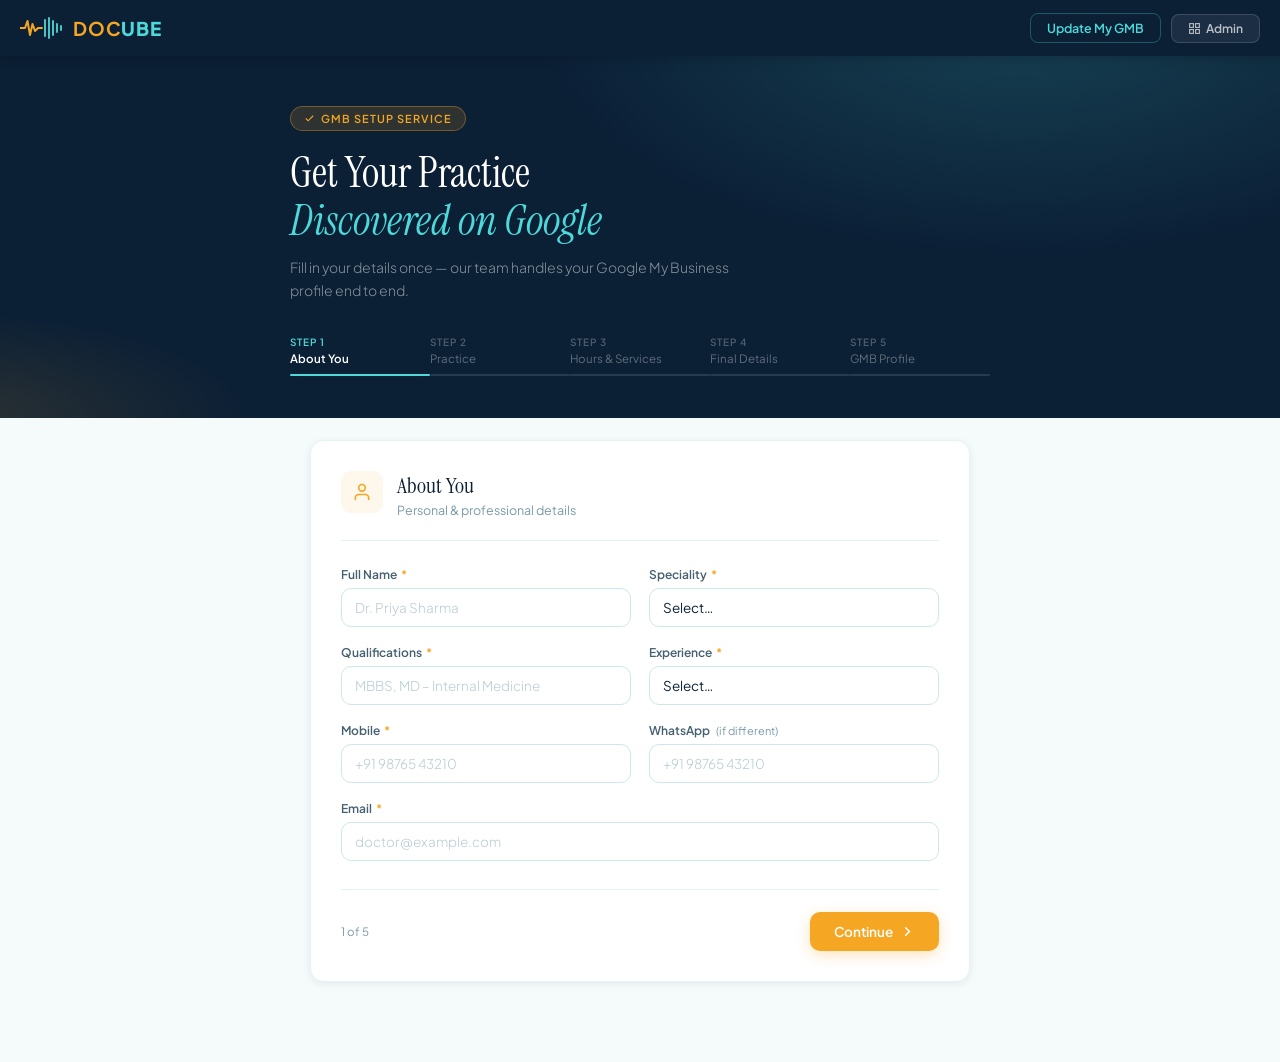
==== commit 0d994f35: "Update index.html" ====
--- a/index.html
+++ b/index.html
@@ -65,6 +65,7 @@
     <span class="nav-logo-text"><b>DOC</b>UBE</span>
   </a>
   <div class="nav-spacer"></div>
+  <a class="nav-btn nav-btn-ghost" href="ticket.html">Update My GMB</a>
   <a class="nav-btn nav-btn-admin" href="admin.html">
     <svg width="13" height="13" viewBox="0 0 24 24" fill="none" stroke="currentColor" stroke-width="2" stroke-linecap="round"><rect x="3" y="3" width="7" height="7"/><rect x="14" y="3" width="7" height="7"/><rect x="14" y="14" width="7" height="7"/><rect x="3" y="14" width="7" height="7"/></svg>
     Admin
